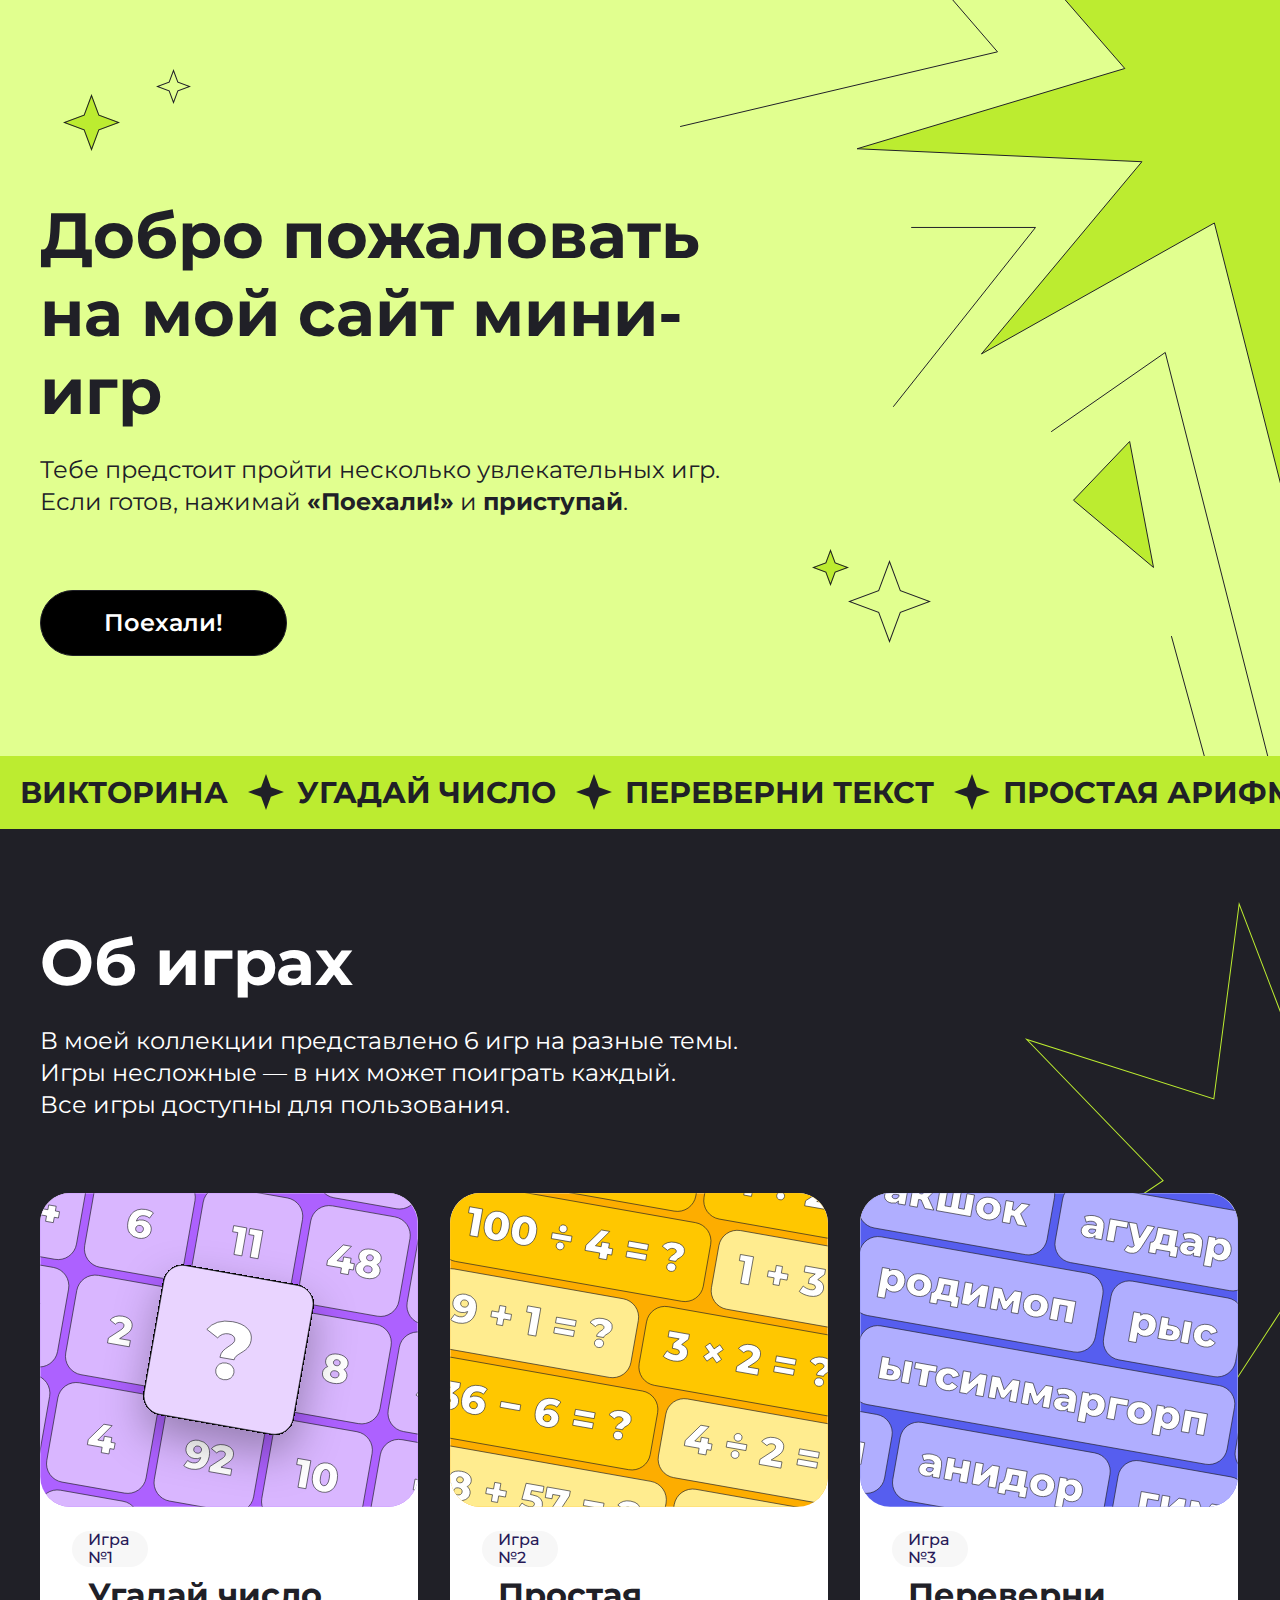
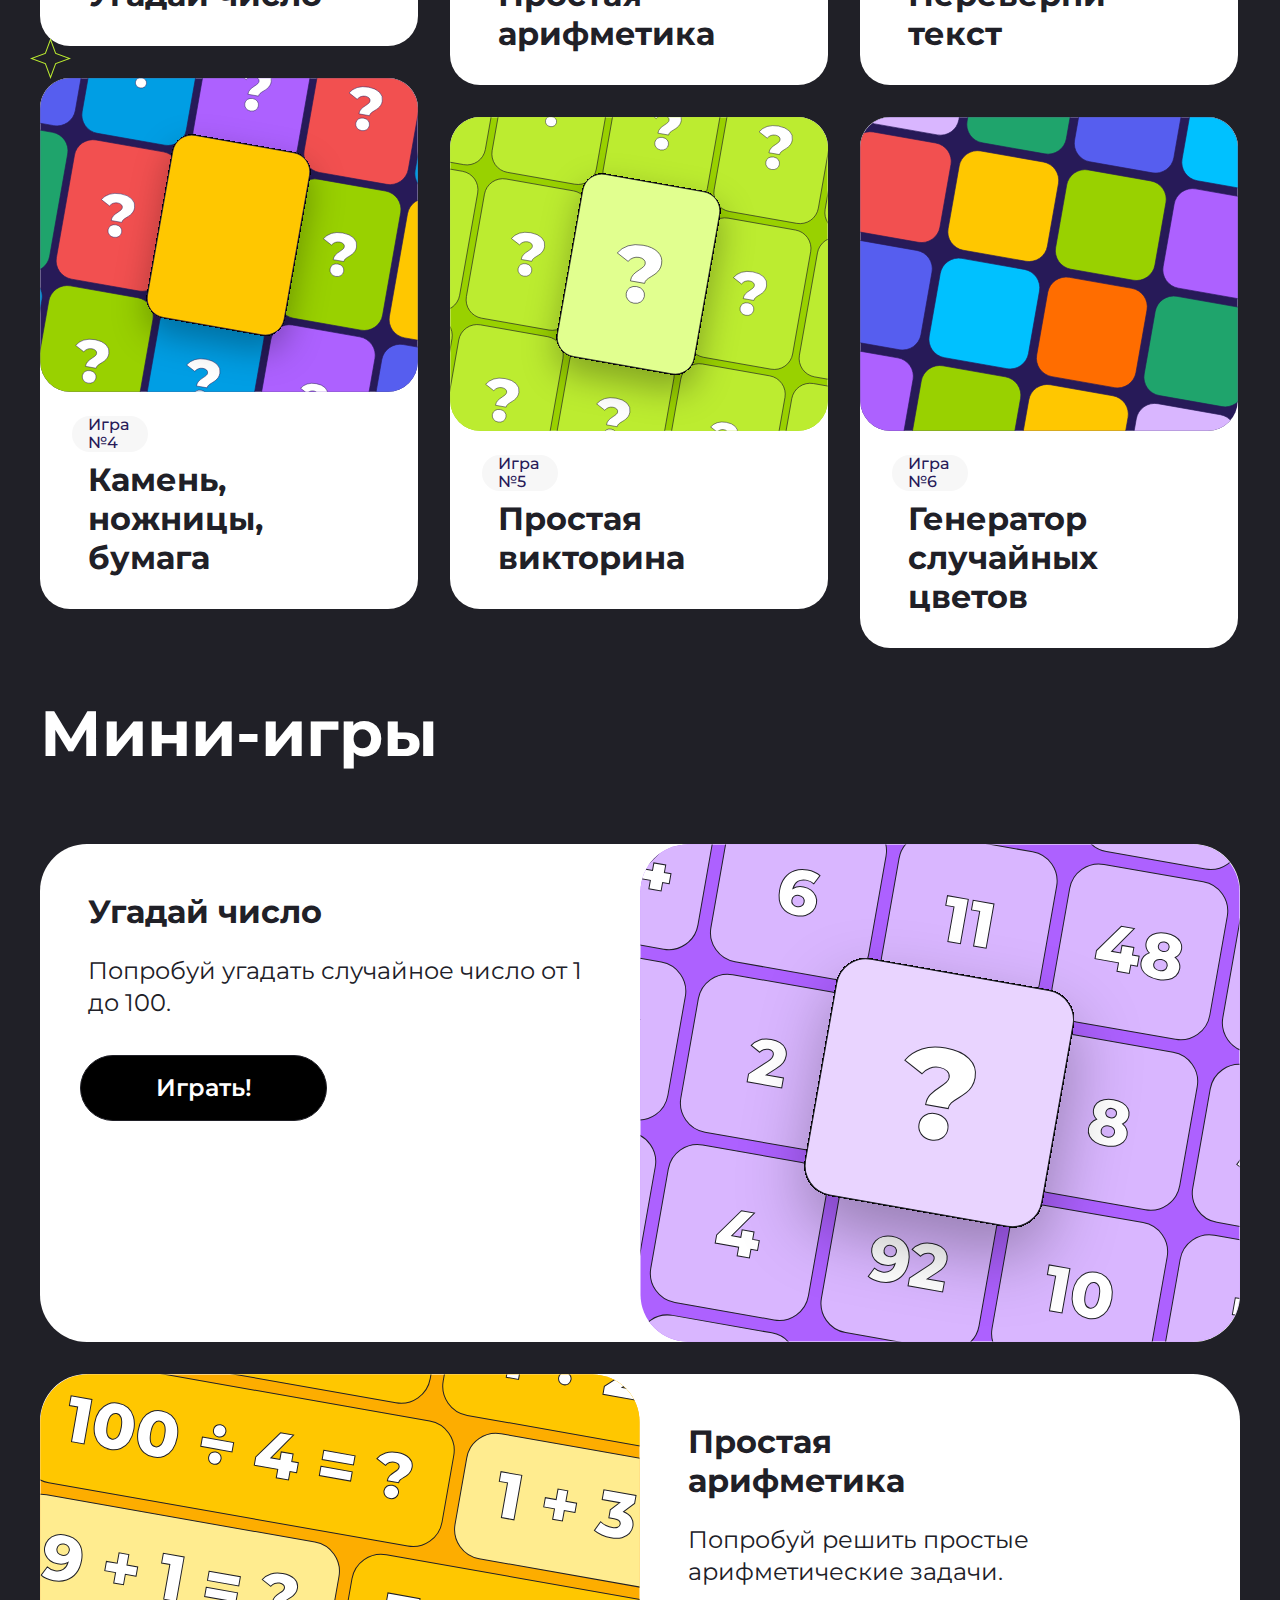
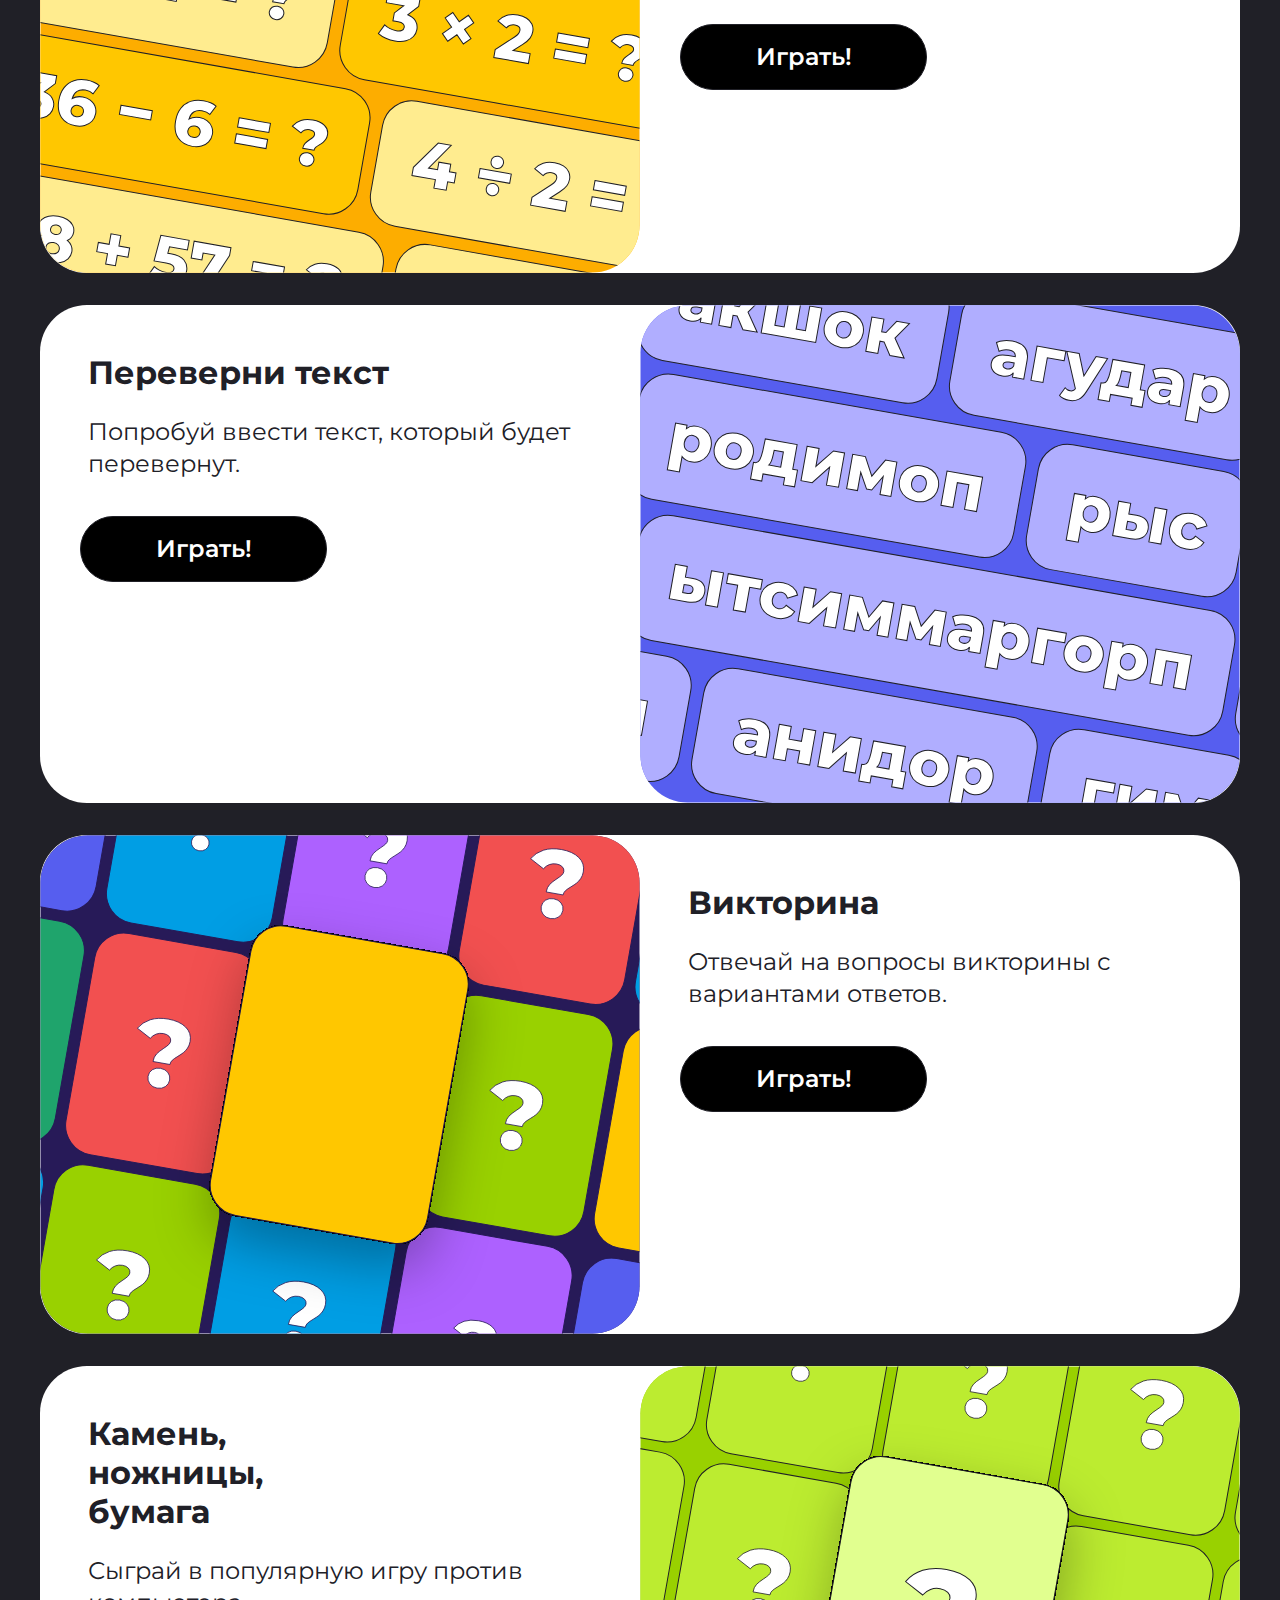
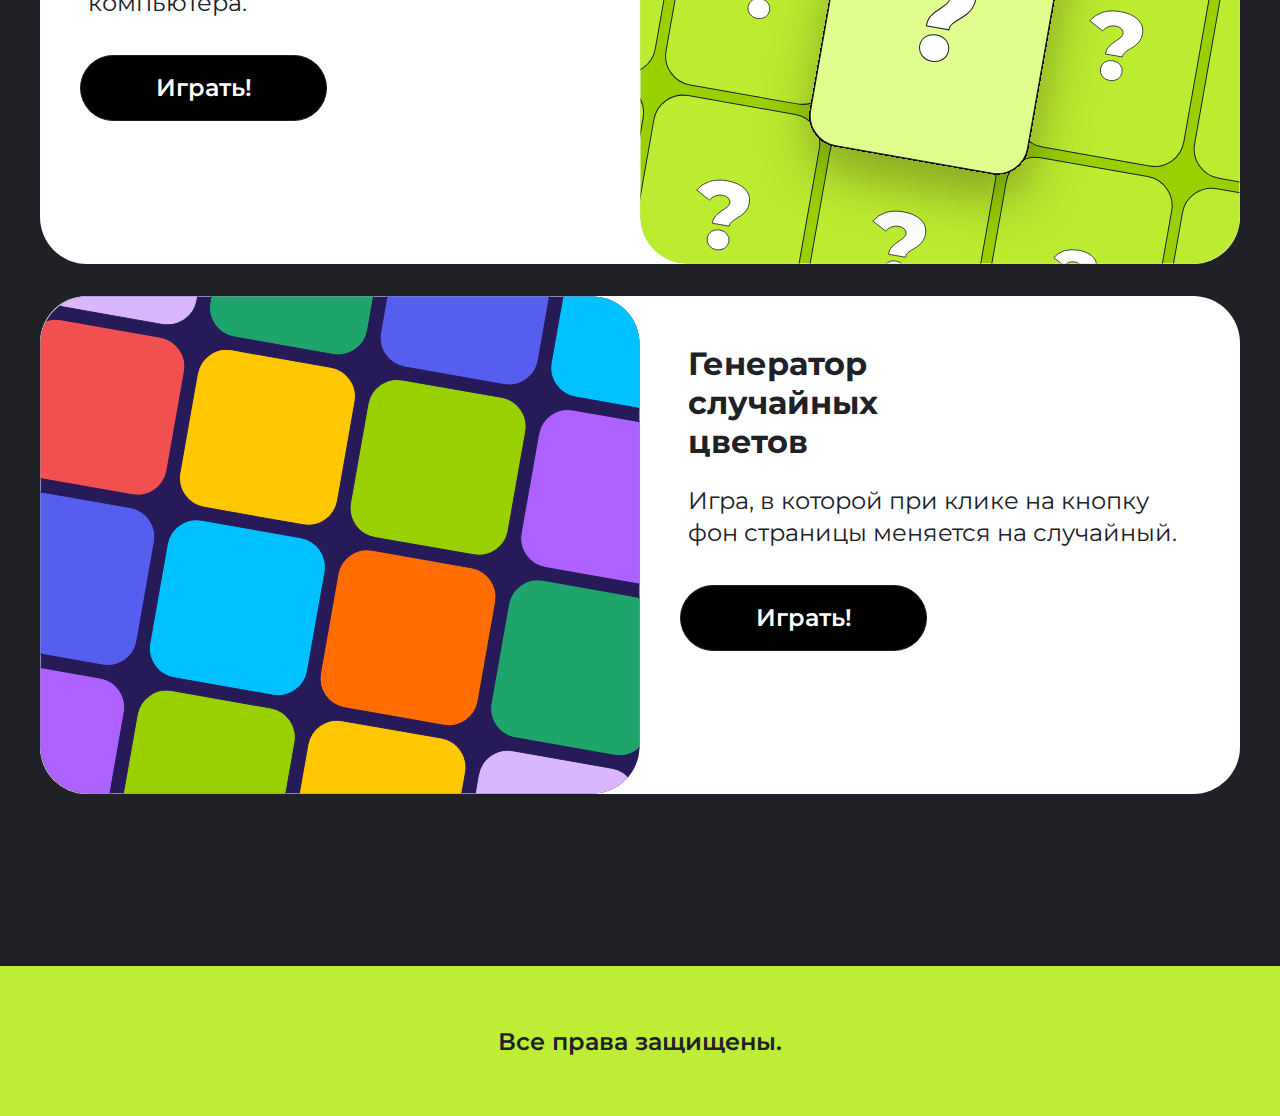
==== index.html @ a419fd7e "Fix 2709" ====
﻿<!DOCTYPE html>
<html lang="en">

<head>
    <meta charset="UTF-8">
    <meta name="viewport" content="width=device-width, initial-scale=1.0">
    <title>Портал мини-игр</title>
    <link rel="stylesheet" href="style.css">
    <link href="https://fonts.googleapis.com/css2?family=Montserrat:ital,wght@0,100..900;1,100..900&display=swap"
        rel="stylesheet">

</head>

<body>
    <header class="top center top_header_stars">
        <div class="star-block ">
            <img class="bigStar " src="./img/StarsRight.svg" alt="">
            <!--             <img class="light01" src="./img/light01.svg" alt="">
            <img class="light02" src="./img/light02.svg" alt="">
            <img class="light03" src="./img/light03.svg" alt="">  -->
            <img class="star2" src="./img/Star2.svg" alt="">
            <img class="star3" src="./img/Star3.svg" alt="">
        </div>

        <div class="star-block-mob center ">
            <img class="smallStar " src="./img/SmallStar.svg" alt="">
            <img class="star2m" src="./img/Star2.svg" alt="">
            <img class="star3m" src="./img/Star3.svg" alt="">
            <img class="star5m" src="./img/Star5.svg" alt="">
            <img class="star4m" src="./img/Star4.svg" alt="">
        </div>

        <div class="top__headers ">
            <div class="top__main-header ">
                <h1 class="main-header">Добро пожаловать<br />на мой сайт мини-игр</h1>
                <p class="text1">Тебе предстоит пройти несколько увлекательных игр.<br />Если готов, нажимай
                    <b>«Поехали!»</b> и
                    <b>приступай</b>.
                </p>
            </div>
            <button class="top__button button" type="button">Поехали!</button>
        </div>
    </header>
    <div class="menu-line">
        <a href="#game01" class="menu-line__item">Викторина</a>
        <a href="#game02" class="menu-line__item">угадай число</a>
        <a href="#game03" class="menu-line__item">Переверни текст</a>

        <a href="#game04" class="menu-line__item">Простая арифметика</a>
        <a href="#game05" class="menu-line__item">Камень, ножницы, бумага</a>
        <a href="#game06" class="menu-line__item">Генератор случайных цветов</a>
    </div>
    <section class="content center content-stars">
        <div class="about-games">
            <div class="about-games__header1">Об играх</div>
            <div class="about-games__header2">В моей коллекции представлено 6 игр на разные темы. <br /> Игры несложные
                — в них может поиграть каждый. <br /> Все игры доступны для пользования.</div>
            <div class="about-games__mobile">Мини-игры</div>
            <div class="game-kinds">
                <div class="game-kinds__column">
                    <a class="game-kinds__ref" href="#game01">
                        <div class="game-kind">
                            <img src="./img/GameKind01.svg" alt="Угадай число">
                            <div class="game-kind__number">Игра №1</div>
                            <div class="game-kind__name">Угадай число</div>
                        </div>
                    </a>
                    <a class="game-kinds__ref" href="#game04">
                        <div class="game-kind">
                            <img src="./img/GameKind04.svg" alt="Угадай число">
                            <div class="game-kind__number">Игра №4</div>
                            <div class="game-kind__name">Камень, ножницы, <br />бумага</div>
                        </div>
                    </a>
                </div>

                <div class="game-kinds__column">
                    <a class="game-kinds__ref" href="#game02">
                        <div class="game-kind">
                            <img src="./img/GameKind02.svg" alt="Угадай число">
                            <div class="game-kind__number">Игра №2</div>
                            <div class="game-kind__name">Простая <br /> арифметика</div>
                        </div>
                    </a>
                    <a class="game-kinds__ref" href="#game05">
                        <div class="game-kind">
                            <img src="./img/GameKind05.svg" alt="Угадай число">
                            <div class="game-kind__number">Игра №5</div>
                            <div class="game-kind__name">Простая <br />викторина</div>
                        </div>
                    </a>
                </div>
                <div class="game-kinds__column ">
                    <a class="game-kinds__ref" href="#game03">
                        <div class="game-kind">
                            <img src="./img/GameKind03.svg" alt="Переверни текст">
                            <div class="game-kind__number">Игра №3</div>
                            <div class="game-kind__name">Переверни текст</div>
                        </div>
                    </a>
                    <a class="game-kinds__ref" href="#game06">
                        <div class="game-kind">
                            <img src="./img/GameKind06.svg" alt="Генератор случайных цветов">
                            <div class="game-kind__number">Игра №6</div>
                            <div class="game-kind__name">Генератор <br />случайных <br /> цветов</div>
                        </div>
                    </a>
                </div>
            </div>
            <p class="mini-game">Мини-игры</p>
            <section class="games center">
                <div class="game-left">
                    <img class="game-logo" src="./img/GameKind01.svg" alt="">
                    <div class="game-info" id="game01">
                        <div class="game-name">Угадай число</div>
                        <div class="game-description">Попробуй угадать случайное число от 1 до 100.</div>
                        <button class="play-game">Играть!</button>
                    </div>
                </div>
                <div class="game-right">
                    <img class="game-logo" src="./img/GameKind02.svg" alt="">
                    <div class="game-info" id="game02">
                        <div class="game-name">Простая <br />арифметика</div>
                        <div class="game-description">Попробуй решить простые арифметические задачи.</div>
                        <button class="play-game">Играть!</button>
                    </div>
                </div>
                <div class="game-left">
                    <img class="game-logo" src="./img/GameKind03.svg" alt="">
                    <div class="game-info" id="game03">
                        <div class="game-name">Переверни текст</div>
                        <div class="game-description">Попробуй ввести текст, который будет перевернут.</div>
                        <button class="play-game">Играть!</button>
                    </div>
                </div>
                <div class="game-right">
                    <img class="game-logo" src="./img/GameKind04.svg" alt="">
                    <div class="game-info" id="game04">
                        <div class="game-name">Викторина</div>
                        <div class="game-description">Отвечай на вопросы викторины с вариантами ответов.</div>
                        <button class="play-game">Играть!</button>
                    </div>
                </div>
                <div class="game-left">
                    <img class="game-logo" src="./img/GameKind05.svg" alt="">
                    <div class="game-info" id="game05">
                        <div class="game-name">Камень, <br />ножницы, <br />бумага</div>
                        <div class="game-description">Сыграй в популярную игру против компьютера.</div>
                        <button class="play-game">Играть!</button>
                    </div>
                </div>
                <div class="game-right">
                    <img class="game-logo" src="./img/GameKind06.svg" alt="">
                    <div class="game-info" id="game06">
                        <div class="game-name">Генератор <br />случайных <br /> цветов</div>
                        <div class="game-description">Игра, в которой при клике на кнопку фон страницы меняется на
                            случайный.</div>
                        <button class="play-game">Играть!</button>
                    </div>
                </div>
            </section>
        </div>
    </section>
    <footer class="footer">
        Все права защищены.
    </footer>
    <script src="--hm-1.js"></script>
    <script src="-hm-2.js"></script>
    <script src="-hm-3.js"></script>
    <script src="hw-4.js"></script>
</body>

</html>
---- style.css ----
@charset "UTF-8";
* {
  padding: 0;
  margin: 0;
  box-sizing: border-box;
}

body {
  font-family: Montserrat, sans-serif;
}

a {
  text-decoration: none;
}

h1 {
  color: rgb(32, 32, 39);
  font-family: Montserrat;
  font-size: 64px;
  font-weight: 700;
  line-height: 78px;
  letter-spacing: 0px;
  text-align: left;
}

h2 {
  color: rgb(32, 32, 39);
  font-family: Montserrat;
  font-size: 48px;
  font-weight: 700;
  line-height: 59px;
  letter-spacing: 0px;
  text-align: left;
}

h3 {
  color: rgb(32, 32, 39);
  font-family: Montserrat;
  font-size: 32px;
  font-weight: 700;
  line-height: 39px;
  letter-spacing: 0px;
  text-align: left;
}

.text1 {
  color: rgb(32, 32, 39);
  font-family: Montserrat;
  font-size: 24px;
  font-weight: 400;
  line-height: 32px;
  letter-spacing: 0px;
  text-align: left;
}

.text2 {
  color: rgb(32, 32, 39);
  font-family: Montserrat;
  font-size: 24px;
  font-weight: 600;
  line-height: 32px;
  letter-spacing: 0px;
  text-align: left;
}

.text3 {
  color: rgb(32, 32, 39);
  font-family: Montserrat;
  font-size: 16px;
  font-weight: 400;
  line-height: 32px;
  letter-spacing: 0px;
  text-align: left;
}

.button, .play-game {
  color: rgb(255, 255, 255);
  font-family: Montserrat;
  font-size: 24px;
  font-weight: 600;
  line-height: 141.69%;
  letter-spacing: 0%;
  text-align: center;
  box-sizing: border-box;
  border: 1px solid rgb(32, 32, 39);
  border-radius: 60px;
  background: rgb(32, 32, 39);
  height: 66px;
  width: 247px;
}

.button:hover, .play-game:hover {
  color: rgb(32, 32, 39);
  background-color: rgb(255, 255, 255);
}

.block-view01 {
  border: 1px red solid;
}

.block-view02 {
  border: 1px blue solid;
}

.block-view03 {
  border: 1px green solid;
}

.top {
  z-index: 1;
  background-color: rgb(225, 255, 143);
  min-height: 710px;
}
.top__headers {
  padding-top: 196px;
  max-width: 770px;
  padding-right: 40px;
  align-content: center;
}
.top__main-header {
  margin-bottom: 24px;
}

/*#region Звезды */
.star2 {
  position: absolute;
  left: 4.3vw;
  top: 94px;
}

.star3 {
  position: absolute;
  left: 10.8vw;
  top: 69px;
}

.star2m {
  position: absolute;
  left: 37px;
  top: 97px;
}

.star3m {
  position: absolute;
  left: 91px;
  top: 69px;
}

.star4m {
  position: absolute;
  left: 303px;
  top: 580px;
}

.star5m {
  position: absolute;
  left: 272px;
  top: 557px;
}

/*#end region*/
.top_header_stars {
  background-image: url(./img/StarsRight.svg), url(./img/Star2.svg), url(./img/Star3.svg), url(./img/Star01.svg), url(./img/Star02.svg);
  background-position: calc(100vw - 600px) -360px, 63px 94px, 156px 69px, calc(100vw - 432px) 560px, calc(100vw - 468px) 549px;
  background-repeat: no-repeat;
}

.top__button {
  margin-top: 48px;
  background-color: black;
  margin-bottom: 100px;
}

.star-block {
  display: none;
  position: absolute;
  z-index: 1;
  top: 0;
  left: 0;
  width: 100vw;
  height: 710px;
  overflow: hidden;
}

.star-block-mob {
  display: none;
  position: absolute;
  z-index: 1;
  top: 0;
  width: 100%;
  height: 710px;
  overflow: hidden;
  left: 0;
}

.smallStar {
  overflow: hidden;
  position: absolute;
  top: -90px;
  right: -95px;
}

.content-stars {
  background-image: url(./img/BlackStar1.svg), url(./img/BlackStar2.svg), url(./img/BlackStar3.svg), url(./img/BlackStar2.svg), url(./img/BlackStar3.svg), url(./img/BlackStar2.svg), url(./img/BlackStar3.svg);
  background-position: 998px 73px, 50px 862px, 30px 809px, 1336px 1636px, 1282px 1600px, 1349px 4950px, 1281px 4900px;
  background-repeat: no-repeat;
}

.bigStar {
  overflow: hidden;
  position: absolute;
  top: -360px;
  left: calc(100% - 605px);
}

.main-header {
  padding-bottom: 24px;
}

.light01 {
  position: absolute;
  left: -170px;
  top: 250px;
}

.light02 {
  position: absolute;
  left: 10px;
  top: 520px;
}

.light03 {
  position: absolute;
  left: 150px;
  top: 640px;
}

.menu-line {
  background-color: rgb(188, 236, 48);
  padding: 20px;
  bottom: unset;
  max-width: 100vw;
  white-space: nowrap;
  overflow: hidden;
}
.menu-line__item {
  color: rgb(32, 32, 39);
  font-family: Montserrat;
  font-size: 30px;
  font-weight: 700;
  line-height: 110%;
  letter-spacing: 4%;
  text-align: left;
  text-transform: uppercase;
  text-wrap: nowrap;
}
.menu-line__item::after {
  content: "___";
  color: transparent;
  background-image: url("./img/BlackStar.svg");
  background-repeat: no-repeat;
  margin-left: 20px;
}

.content {
  background-color: rgb(32, 32, 39);
}

.about-games {
  padding-top: 94px;
}
.about-games__header1 {
  color: rgb(255, 255, 255);
  font-family: Montserrat;
  font-size: 64px;
  font-weight: 700;
  line-height: 78px;
  letter-spacing: 0px;
  text-align: left;
}
.about-games__header2 {
  color: rgb(255, 255, 255);
  margin-top: 24px;
  font-family: Montserrat;
  font-size: 24px;
  font-weight: 400;
  line-height: 32px;
  letter-spacing: 0px;
  text-align: left;
}

.about-games__mobile {
  display: none;
  color: rgb(255, 255, 255);
  font-family: Montserrat;
  font-size: 40px;
  font-weight: 700;
  line-height: 49px;
  letter-spacing: 0px;
  text-align: left;
  padding-bottom: 48px;
}

.center {
  padding-left: calc(50% - 600px);
  padding-right: calc(50% - 600px);
}

.game-kinds {
  display: flex;
  flex-wrap: wrap;
  margin-top: 72px;
  gap: 32px;
}

.game-kinds__ref:hover {
  transform: scale(1.1);
  transition: all;
  border: red 1 solid;
}

.game-kinds__column {
  display: flex;
  flex-direction: column;
  gap: 32px;
}

.game-name {
  color: rgb(32, 32, 39);
  font-family: Montserrat;
  font-size: 32px;
  font-weight: 700;
  line-height: 39px;
  letter-spacing: 0px;
  text-align: left;
  padding: 48px 48px 0px 48px;
}

.game-description {
  color: rgb(32, 32, 39);
  font-family: Montserrat;
  font-size: 24px;
  font-weight: 400;
  line-height: 32px;
  letter-spacing: 0px;
  text-align: left;
  padding: 24px 48px 36px 48px;
}

.game-kind {
  display: flex;
  flex-direction: column;
  background-color: rgb(255, 255, 255);
  max-width: 378px;
  border-radius: 30px;
}
.game-kind__logo {
  border-radius: 30px;
}
.game-kind__number {
  /* Frame 2043683020 */
  max-width: 111px;
  max-height: 36px;
  /* Auto layout */
  display: flex;
  flex-direction: row;
  justify-content: flex-start;
  align-items: center;
  padding: 8px 16px 8px 16px;
  width: 76px;
  margin-left: 32px;
  margin-top: 24px;
  border-radius: 60px;
  background-color: rgb(247, 247, 247);
  color: rgb(39, 26, 88);
  font-family: Montserrat;
  font-size: 16px;
  font-weight: 500;
  line-height: 110%;
  letter-spacing: 0px;
  text-align: left;
}
.game-kind__name {
  margin-bottom: 32px;
  color: rgb(32, 32, 39);
  font-family: Montserrat;
  font-size: 32px;
  font-weight: 700;
  line-height: 39px;
  letter-spacing: 0px;
  text-align: left;
  padding: 8px 48px 0px 48px;
}

.footer {
  height: 150px;
  background: rgb(189, 237, 53);
  text-align: center;
  justify-content: center;
  align-content: center;
  color: rgb(32, 32, 39);
  font-family: Montserrat;
  font-size: 24px;
  font-weight: 600;
  line-height: 29px;
  letter-spacing: 0px;
}

.mini-game {
  color: rgb(255, 255, 255);
  font-family: Montserrat;
  font-size: 64px;
  font-weight: 700;
  line-height: 78px;
  letter-spacing: 0px;
  text-align: left;
  padding-top: 46px;
  padding-bottom: 72px;
}

.games {
  background-color: transparent;
  gap: 32px;
  padding-bottom: 140px;
}

.game-base, .game-right, .game-left {
  display: flex;
  flex-direction: row;
  background-color: rgb(255, 255, 255);
  margin-bottom: 32px;
  border-radius: 47px;
}

.game-left {
  flex-direction: row-reverse;
}

.game-info {
  flex-basis: 50%;
  flex-grow: 1;
}

.game-logo {
  flex-basis: 50%;
  height: auto;
  flex-grow: 1;
}

.play-game {
  background-color: black;
  margin-left: 40px;
}

/* форматирования для планшета*/
/*#region table-version*/
@media ((max-width: 1200px) and (min-width: 787px)) {
  .game-name {
    font-size: 24px;
    font-weight: 500;
    line-height: 30px;
  }
  .game-description {
    font-size: 16px;
    font-weight: 400;
    line-height: 20px;
  }
  .game-kinds__column {
    flex-direction: row;
  }
  .center {
    padding-left: calc(50% - 393px);
    padding-right: calc(50% - 393px);
  }
}
/* форматирования для мобильного устройства*/
/*#region mobile-version */
@media (max-width: 786px) {
  .star-block {
    display: none;
  }
  .text1 {
    padding-bottom: 0px;
  }
  .star-block-mob {
    display: block;
  }
  .top__headers {
    padding-top: 147px;
    padding-left: 20px;
    padding-right: 20px;
  }
  .center {
    padding-left: 5px;
    padding-right: 5px;
  }
  .top__button {
    width: 100%;
  }
  .about-games__mobile {
    display: block;
  }
  .about-games__header1 {
    display: none;
  }
  .about-games__header2 {
    display: none;
  }
  .game-name {
    padding: 0px;
  }
  .game-description {
    padding-left: 0px;
    padding-right: 0px;
  }
  .game-left {
    flex-direction: column;
  }
  .game-right {
    flex-direction: column;
  }
  .game-info {
    padding: 30px;
  }
  .play-game {
    width: 100%;
    margin-left: 0px;
  }
  .game-kinds {
    display: none;
  }
  .game-description {
    font-size: 16px;
    font-weight: 400;
    line-height: 20px;
    letter-spacing: 0px;
    text-align: left;
    padding-bottom: 32px;
  }
  .about-games {
    padding-top: 48px;
  }
  .top__button {
    margin-top: 0px;
    background-color: black;
    margin-bottom: 90px;
  }
  .menu-line {
    display: block;
  }
  h1 {
    color: rgb(32, 32, 39);
    font-family: Montserrat;
    font-size: 40px;
    font-weight: 700;
    line-height: 49px;
    letter-spacing: 0px;
    text-align: center;
  }
  .games {
    padding-bottom: 40px;
  }
  .text1 {
    text-align: center;
    padding-bottom: 0px;
    padding-top: 0px;
    font-size: 16px;
    font-weight: 400;
    line-height: 20px;
    text-align: center;
  }
  .footer {
    height: 100px;
    color: rgb(0, 0, 0);
    font-family: Montserrat;
    font-size: 16px;
    font-weight: 600;
    line-height: 20px;
    letter-spacing: 0px;
    text-align: center;
  }
  .mini-game {
    display: none;
  }
  .top_header_stars {
    background-image: none;
  }
}/*# sourceMappingURL=style.css.map */
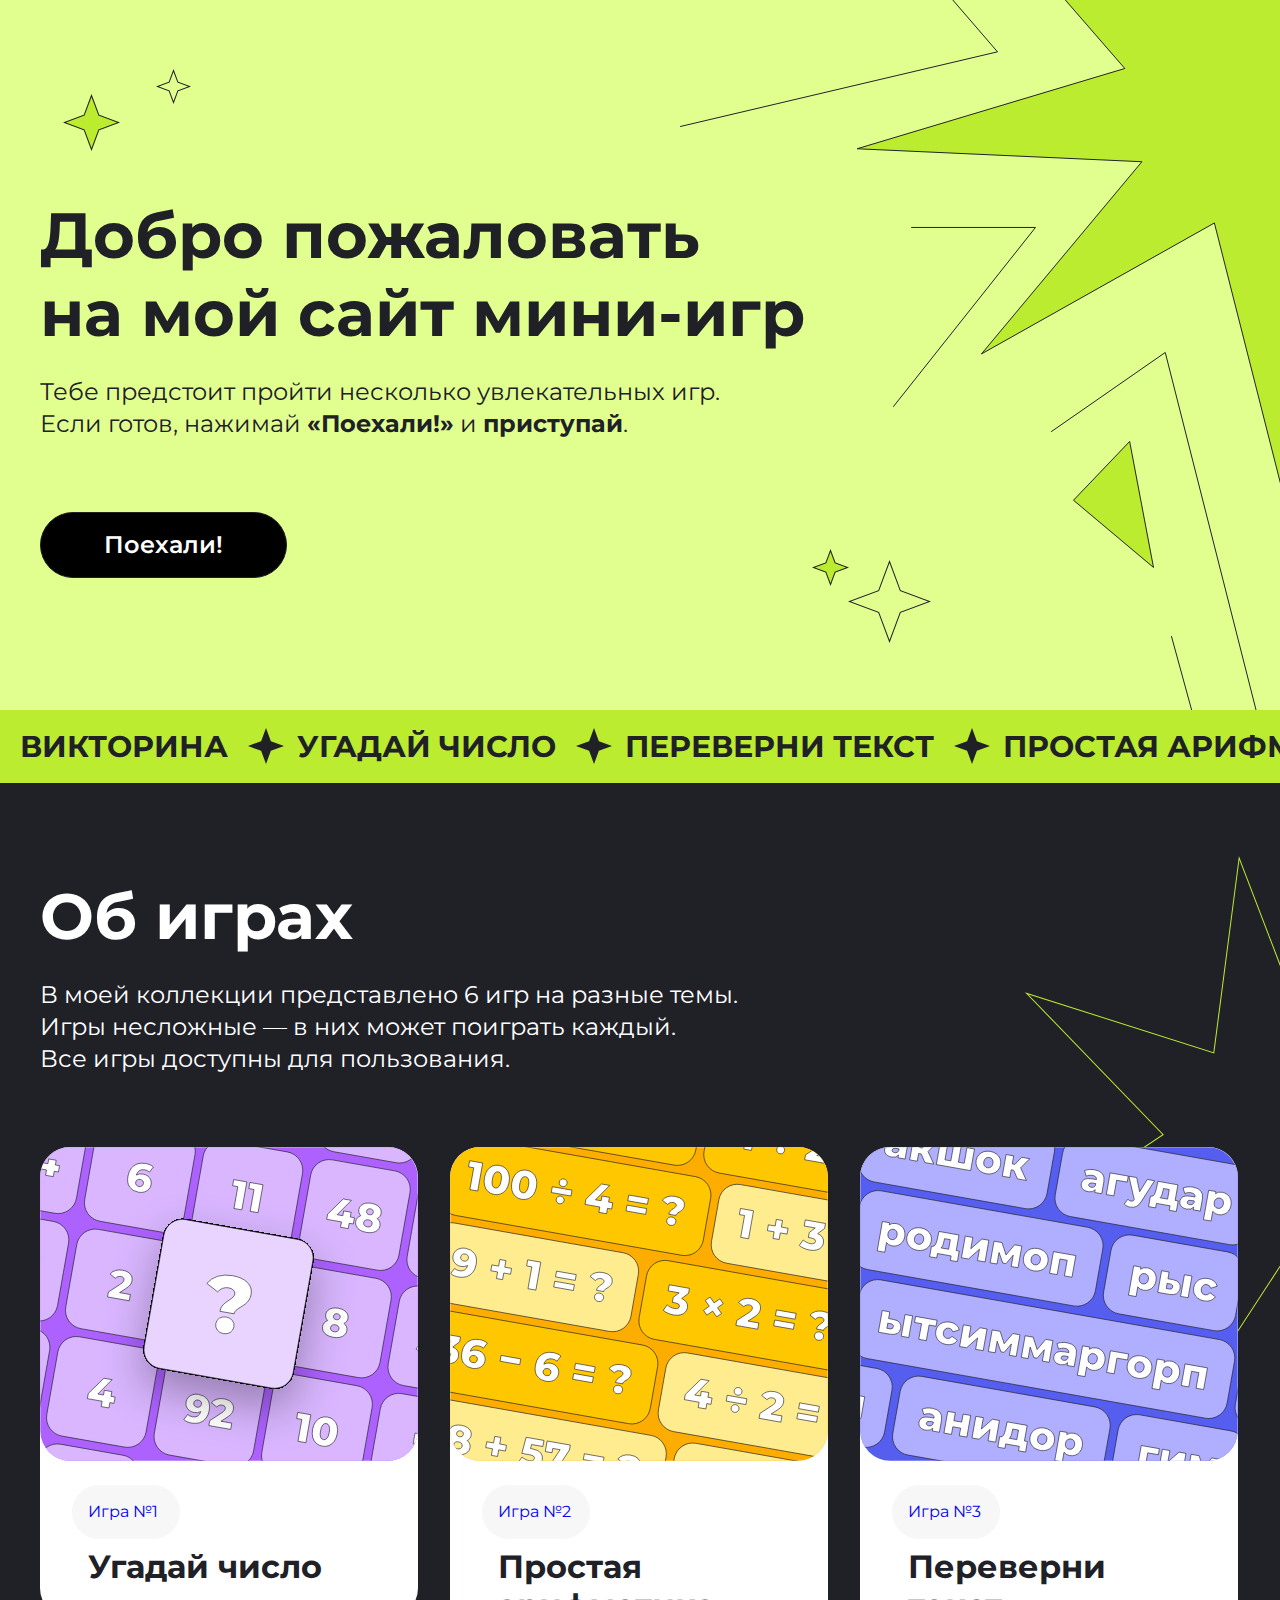
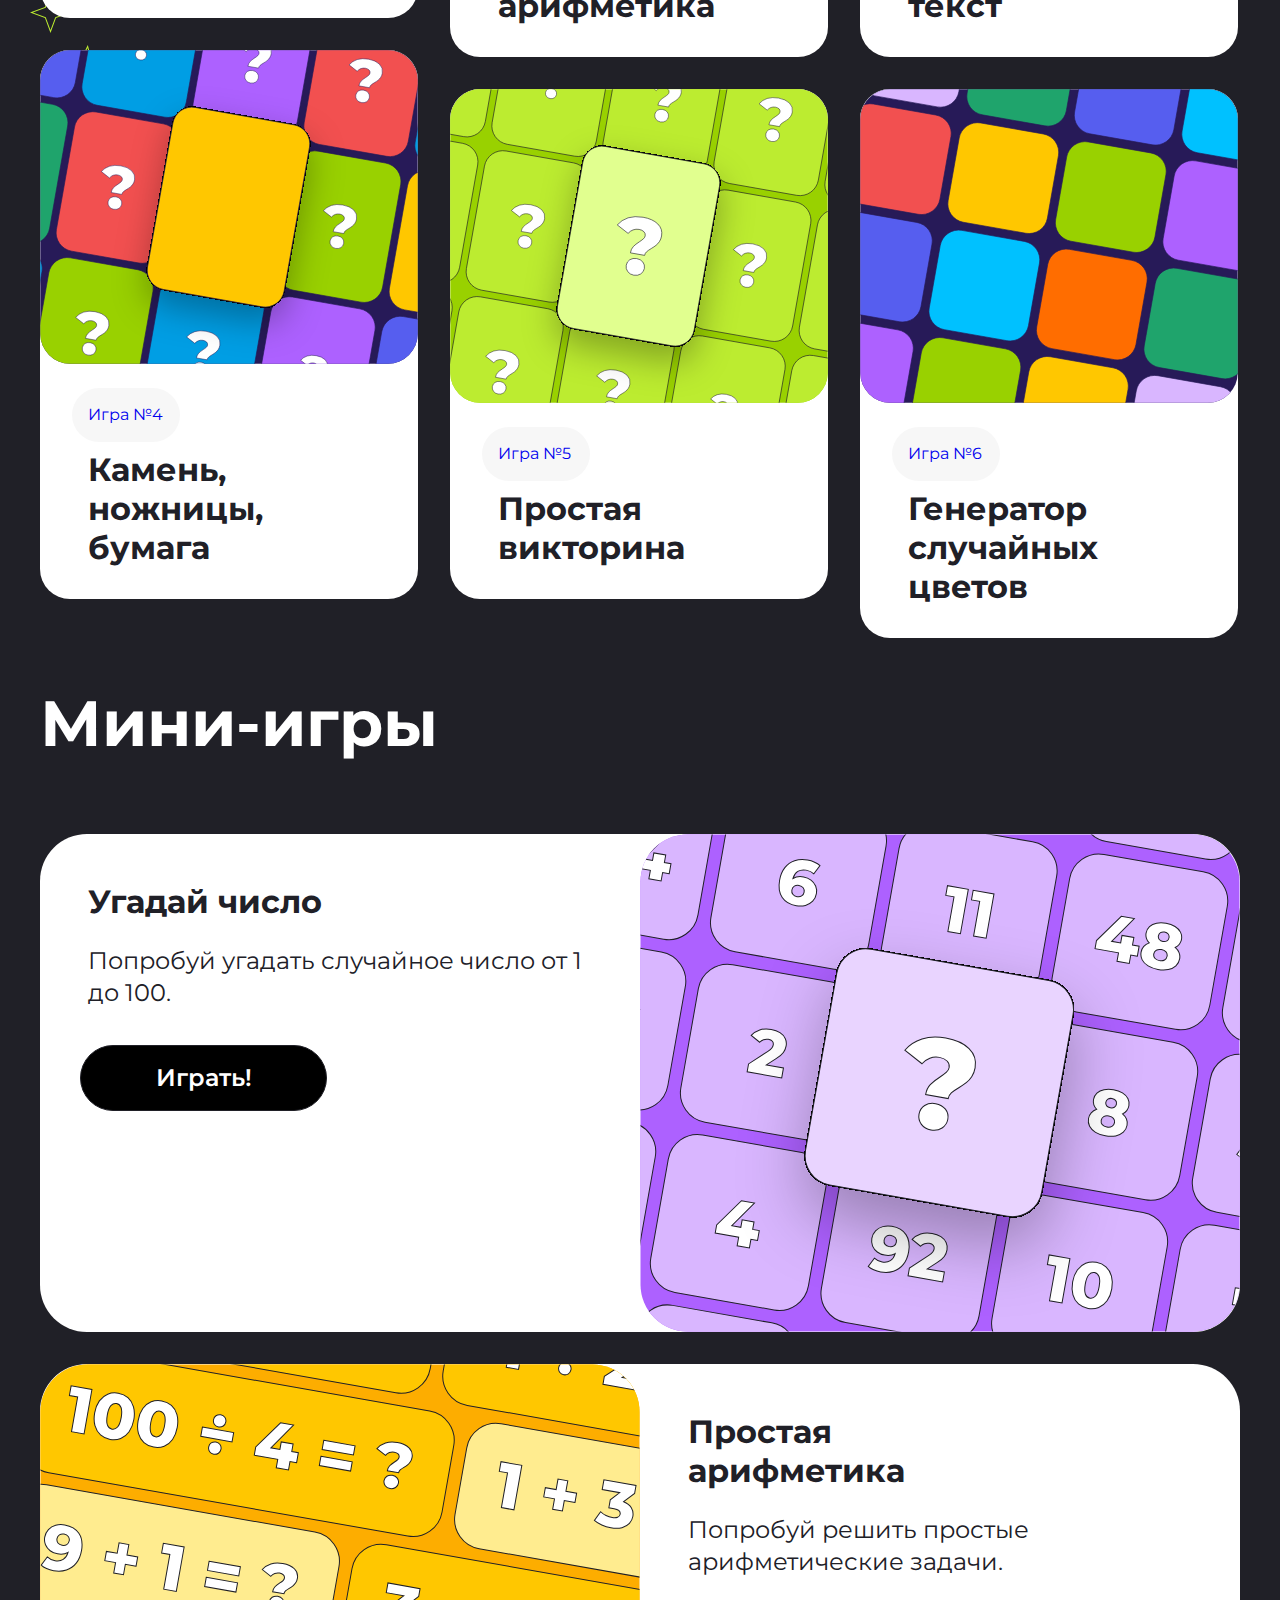
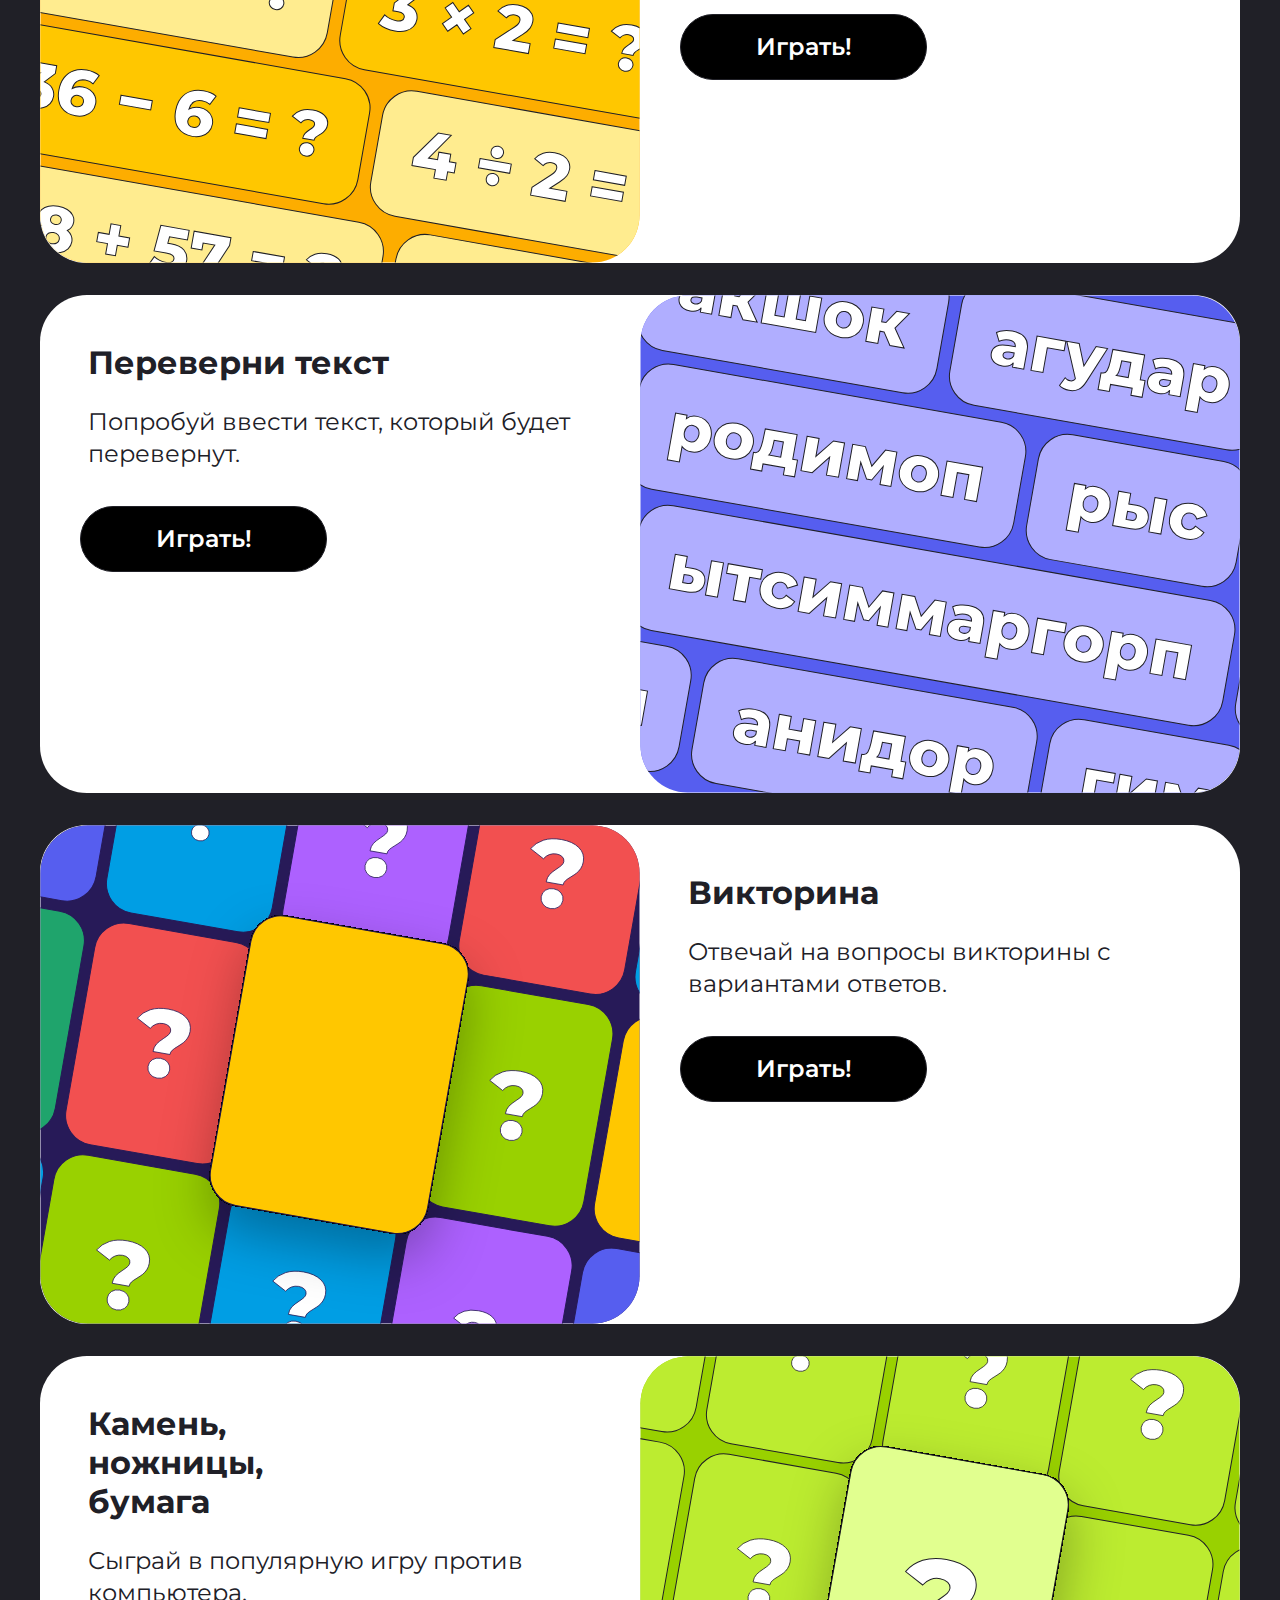
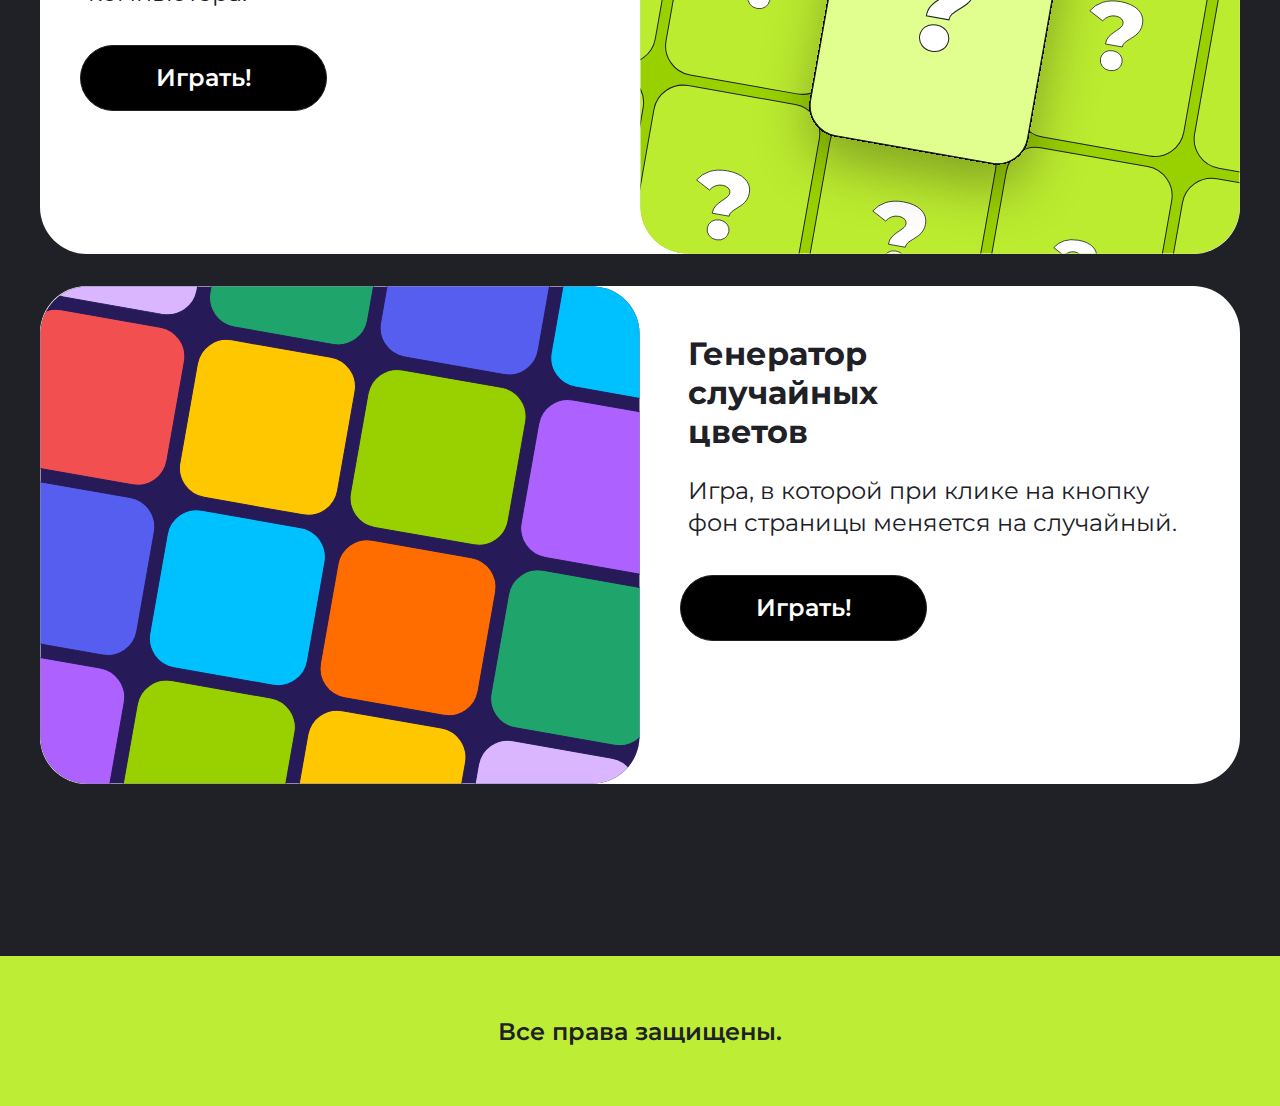
==== commit efaf9da6: "Merge pull request #5 from KuzinVitaliy/HomeWork_02_02" ====
--- a/index.html
+++ b/index.html
@@ -18,16 +18,16 @@
             <!--             <img class="light01" src="./img/light01.svg" alt="">
             <img class="light02" src="./img/light02.svg" alt="">
             <img class="light03" src="./img/light03.svg" alt="">  -->
-            <img class="star2" src="./img/Star2.svg" alt="">
-            <img class="star3" src="./img/Star3.svg" alt="">
+            <img style="position: absolute; left: 4.3vw; top: 94px;" src="./img/Star2.svg" alt="">
+            <img style="position: absolute; left: 10.8vw; top: 69px;" src="./img/Star3.svg" alt="">
         </div>
 
         <div class="star-block-mob center ">
             <img class="smallStar " src="./img/SmallStar.svg" alt="">
-            <img class="star2m" src="./img/Star2.svg" alt="">
-            <img class="star3m" src="./img/Star3.svg" alt="">
-            <img class="star5m" src="./img/Star5.svg" alt="">
-            <img class="star4m" src="./img/Star4.svg" alt="">
+            <img style="position: absolute; left: 37px; top: 97px;" src="./img/Star2.svg" alt="">
+            <img style="position: absolute; left: 91px; top: 69px;" src="./img/Star3.svg" alt="">
+            <img style="position: absolute; left: 272px; top: 557px;" src="./img/Star5.svg" alt="">
+            <img style="position: absolute; left: 303px; top: 580px;" src="./img/Star4.svg" alt="">
         </div>
 
         <div class="top__headers ">
@@ -57,7 +57,7 @@
                 — в них может поиграть каждый. <br /> Все игры доступны для пользования.</div>
             <div class="about-games__mobile">Мини-игры</div>
             <div class="game-kinds">
-                <div class="game-kinds__column">
+                <div class="game-kind-column thirdBlock">
                     <a class="game-kinds__ref" href="#game01">
                         <div class="game-kind">
                             <img src="./img/GameKind01.svg" alt="Угадай число">
@@ -74,7 +74,7 @@
                     </a>
                 </div>
 
-                <div class="game-kinds__column">
+                <div class="game-kind-column thirdBlock">
                     <a class="game-kinds__ref" href="#game02">
                         <div class="game-kind">
                             <img src="./img/GameKind02.svg" alt="Угадай число">
@@ -90,7 +90,7 @@
                         </div>
                     </a>
                 </div>
-                <div class="game-kinds__column ">
+                <div class="game-kind-column thirdBlock">
                     <a class="game-kinds__ref" href="#game03">
                         <div class="game-kind">
                             <img src="./img/GameKind03.svg" alt="Переверни текст">
@@ -165,9 +165,7 @@
         Все права защищены.
     </footer>
     <script src="--hm-1.js"></script>
-    <script src="-hm-2.js"></script>
-    <script src="-hm-3.js"></script>
-    <script src="hw-4.js"></script>
+    <script src="hm-2.js"></script>
 </body>
 
 </html>--- a/style.css
+++ b/style.css
@@ -2,7 +2,6 @@
 * {
   padding: 0;
   margin: 0;
-  box-sizing: border-box;
 }
 
 body {
@@ -121,44 +120,6 @@
   margin-bottom: 24px;
 }
 
-/*#region Звезды */
-.star2 {
-  position: absolute;
-  left: 4.3vw;
-  top: 94px;
-}
-
-.star3 {
-  position: absolute;
-  left: 10.8vw;
-  top: 69px;
-}
-
-.star2m {
-  position: absolute;
-  left: 37px;
-  top: 97px;
-}
-
-.star3m {
-  position: absolute;
-  left: 91px;
-  top: 69px;
-}
-
-.star4m {
-  position: absolute;
-  left: 303px;
-  top: 580px;
-}
-
-.star5m {
-  position: absolute;
-  left: 272px;
-  top: 557px;
-}
-
-/*#end region*/
 .top_header_stars {
   background-image: url(./img/StarsRight.svg), url(./img/Star2.svg), url(./img/Star3.svg), url(./img/Star01.svg), url(./img/Star02.svg);
   background-position: calc(100vw - 600px) -360px, 63px 94px, 156px 69px, calc(100vw - 432px) 560px, calc(100vw - 468px) 549px;
@@ -187,10 +148,9 @@
   position: absolute;
   z-index: 1;
   top: 0;
-  width: 100%;
+  width: 357px;
   height: 710px;
   overflow: hidden;
-  left: 0;
 }
 
 .smallStar {
@@ -319,7 +279,7 @@
   border: red 1 solid;
 }
 
-.game-kinds__column {
+.game-kind-column {
   display: flex;
   flex-direction: column;
   gap: 32px;
@@ -366,19 +326,13 @@
   flex-direction: row;
   justify-content: flex-start;
   align-items: center;
-  padding: 8px 16px 8px 16px;
+  padding: 8px 16px 10px 16px;
+  height: 36px;
   width: 76px;
   margin-left: 32px;
   margin-top: 24px;
   border-radius: 60px;
   background-color: rgb(247, 247, 247);
-  color: rgb(39, 26, 88);
-  font-family: Montserrat;
-  font-size: 16px;
-  font-weight: 500;
-  line-height: 110%;
-  letter-spacing: 0px;
-  text-align: left;
 }
 .game-kind__name {
   margin-bottom: 32px;
@@ -465,7 +419,7 @@
     font-weight: 400;
     line-height: 20px;
   }
-  .game-kinds__column {
+  .thirdBlock {
     flex-direction: row;
   }
   .center {
@@ -582,7 +536,4 @@
   .mini-game {
     display: none;
   }
-  .top_header_stars {
-    background-image: none;
-  }
 }/*# sourceMappingURL=style.css.map */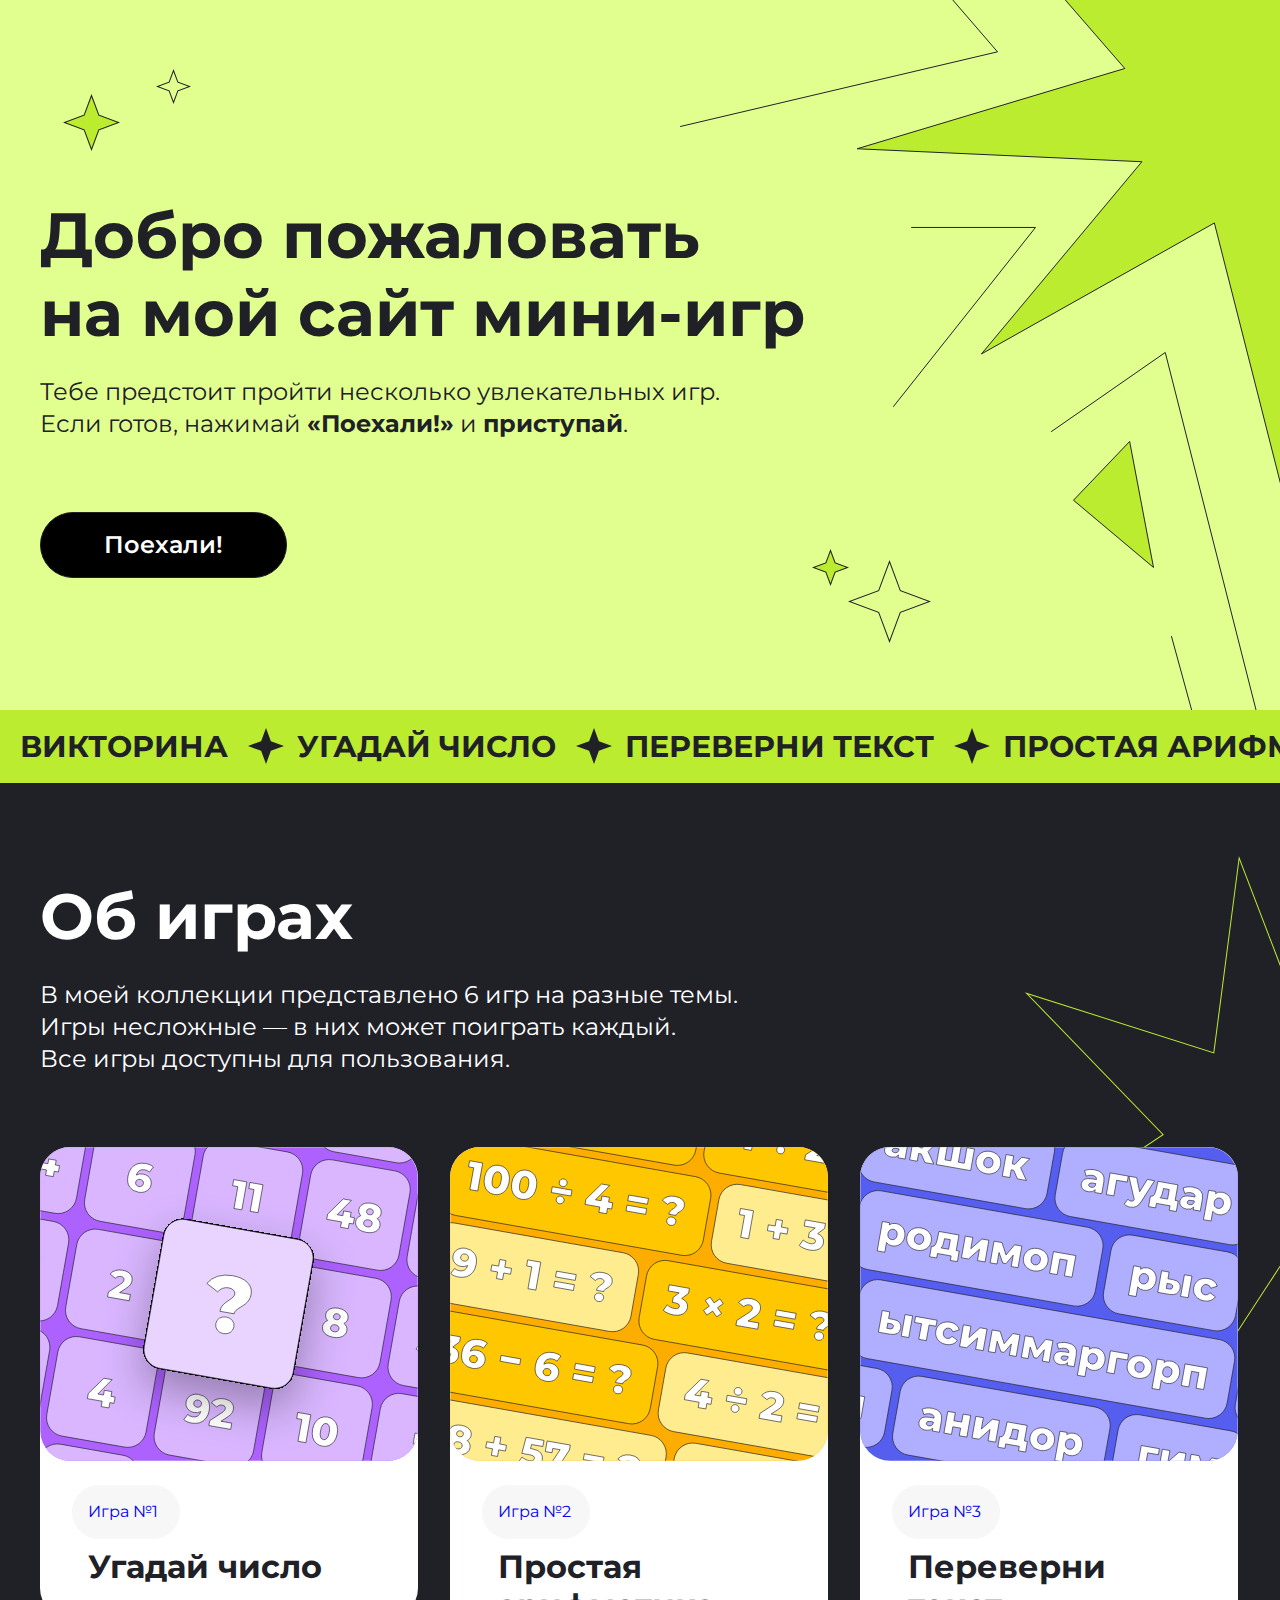
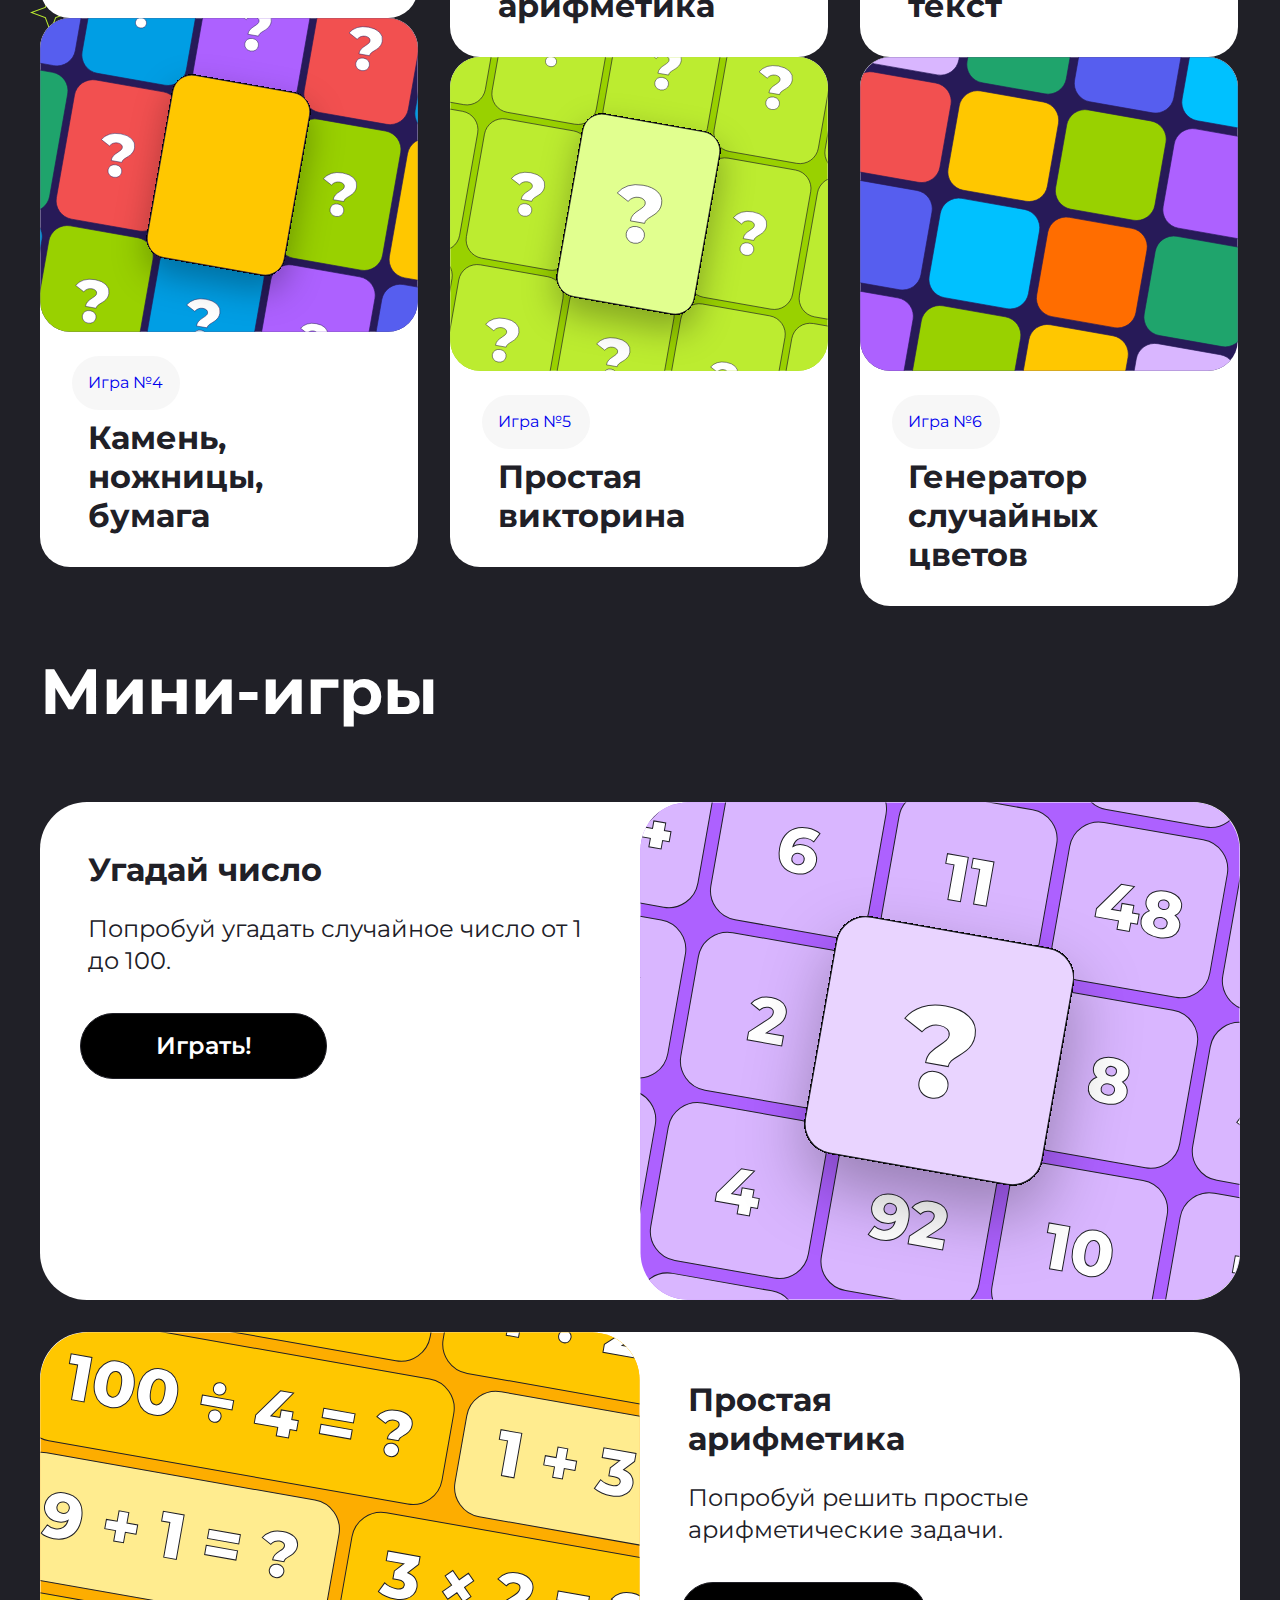
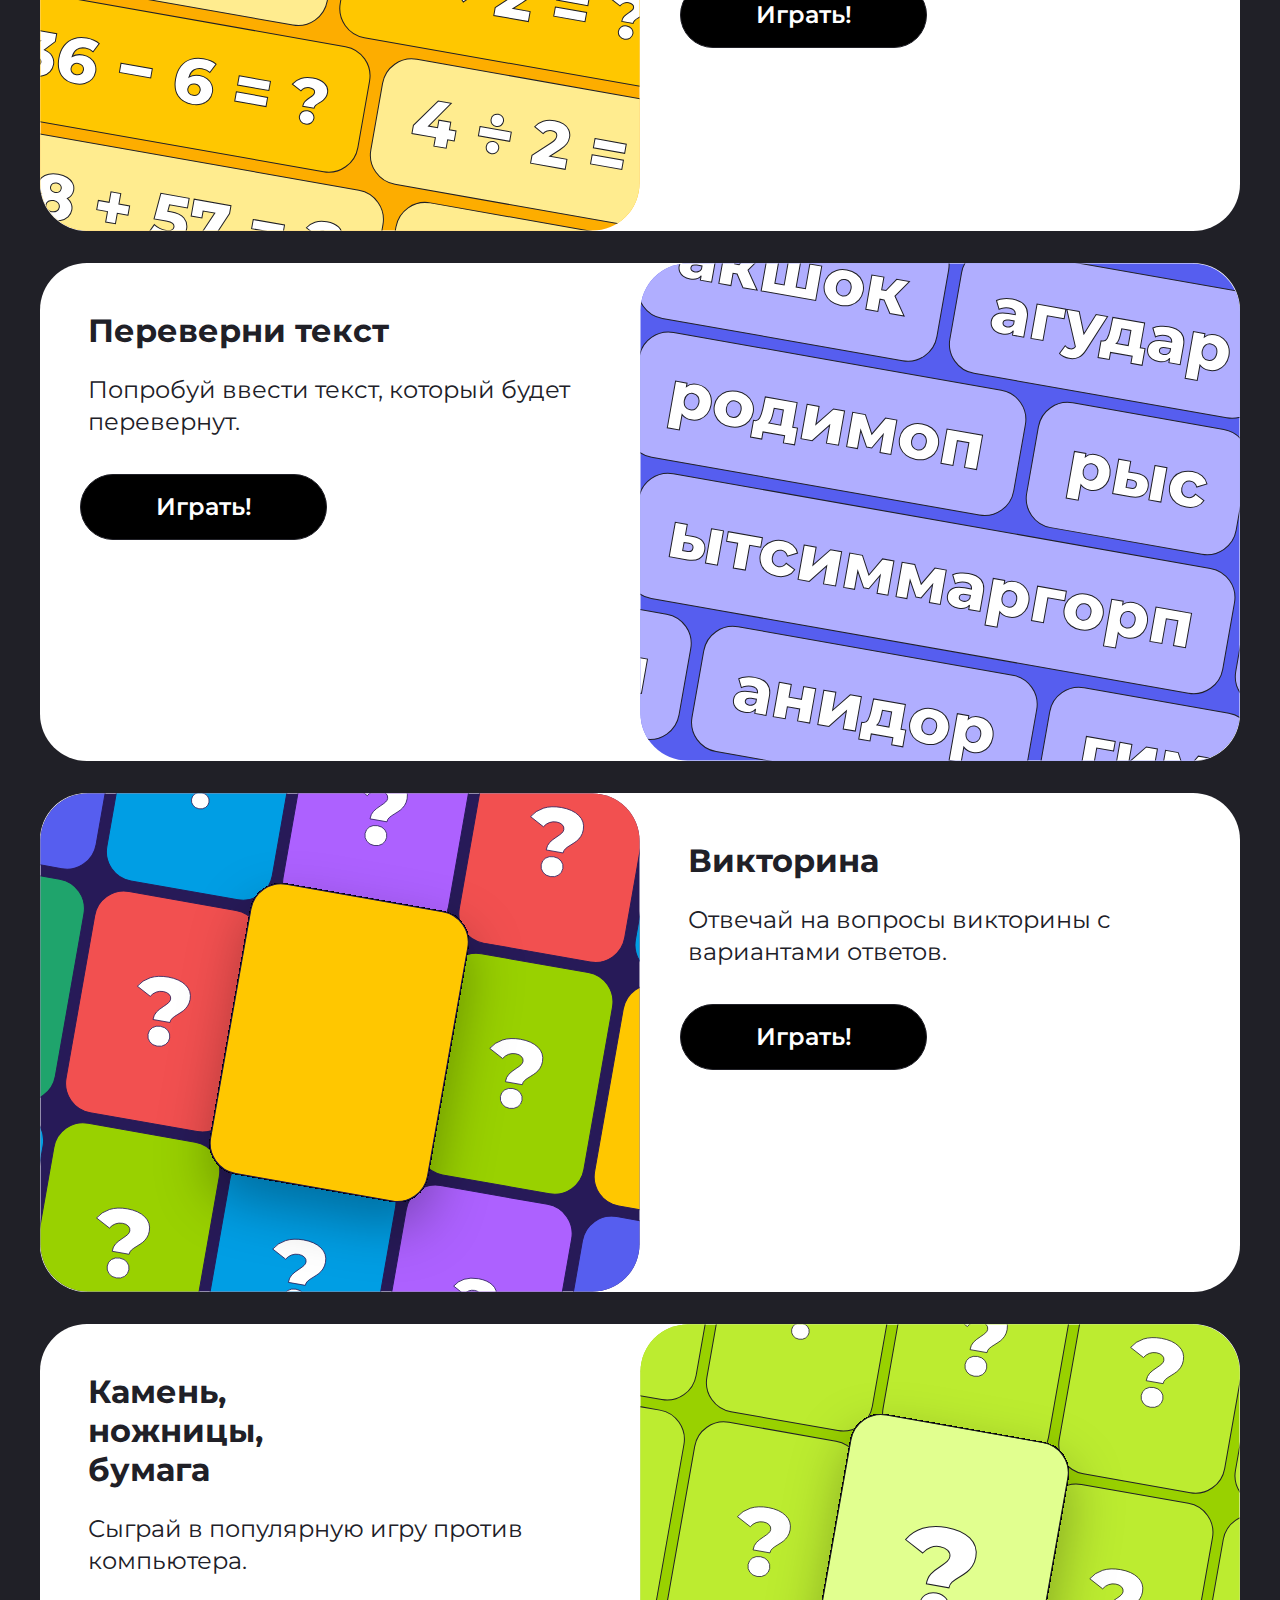
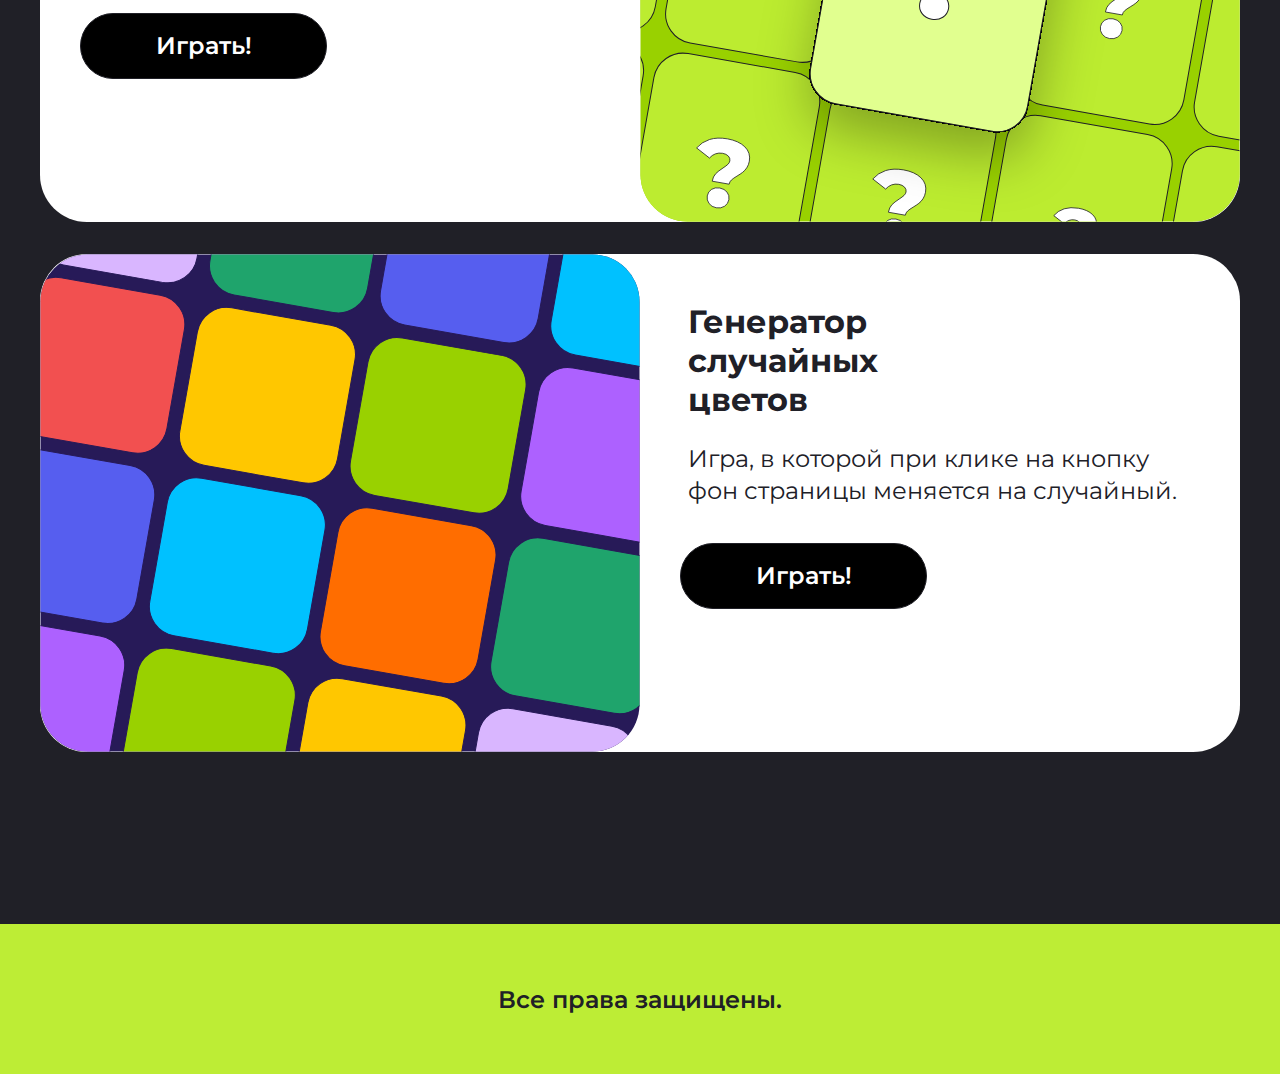
==== commit f4762cc7: "Merge branch 'main' into HomeWork_02_04" ====
--- a/index.html
+++ b/index.html
@@ -18,16 +18,18 @@
             <!--             <img class="light01" src="./img/light01.svg" alt="">
             <img class="light02" src="./img/light02.svg" alt="">
             <img class="light03" src="./img/light03.svg" alt="">  -->
-            <img style="position: absolute; left: 4.3vw; top: 94px;" src="./img/Star2.svg" alt="">
-            <img style="position: absolute; left: 10.8vw; top: 69px;" src="./img/Star3.svg" alt="">
+            <img class="star2" src="./img/Star2.svg" alt="">
+            <img class="star3" src="./img/Star3.svg" alt="">
         </div>
 
         <div class="star-block-mob center ">
             <img class="smallStar " src="./img/SmallStar.svg" alt="">
-            <img style="position: absolute; left: 37px; top: 97px;" src="./img/Star2.svg" alt="">
-            <img style="position: absolute; left: 91px; top: 69px;" src="./img/Star3.svg" alt="">
-            <img style="position: absolute; left: 272px; top: 557px;" src="./img/Star5.svg" alt="">
-            <img style="position: absolute; left: 303px; top: 580px;" src="./img/Star4.svg" alt="">
+
+            <img class="star2m" src="./img/Star2.svg" alt="">
+            <img class="star3m" src="./img/Star3.svg" alt="">
+            <img class="star5m" src="./img/Star5.svg" alt="">
+            <img class="star4m" src="./img/Star4.svg" alt="">
+
         </div>
 
         <div class="top__headers ">
@@ -57,7 +59,7 @@
                 — в них может поиграть каждый. <br /> Все игры доступны для пользования.</div>
             <div class="about-games__mobile">Мини-игры</div>
             <div class="game-kinds">
-                <div class="game-kind-column thirdBlock">
+                <div class="game-kinds__column">
                     <a class="game-kinds__ref" href="#game01">
                         <div class="game-kind">
                             <img src="./img/GameKind01.svg" alt="Угадай число">
@@ -74,7 +76,7 @@
                     </a>
                 </div>
 
-                <div class="game-kind-column thirdBlock">
+                <div class="game-kinds__column">
                     <a class="game-kinds__ref" href="#game02">
                         <div class="game-kind">
                             <img src="./img/GameKind02.svg" alt="Угадай число">
@@ -90,7 +92,7 @@
                         </div>
                     </a>
                 </div>
-                <div class="game-kind-column thirdBlock">
+                <div class="game-kinds__column ">
                     <a class="game-kinds__ref" href="#game03">
                         <div class="game-kind">
                             <img src="./img/GameKind03.svg" alt="Переверни текст">
@@ -165,7 +167,9 @@
         Все права защищены.
     </footer>
     <script src="--hm-1.js"></script>
-    <script src="hm-2.js"></script>
+    <script src="-hm-2.js"></script>
+    <script src="-hm-3.js"></script>
+    <script src="hw-4.js"></script>
 </body>
 
 </html>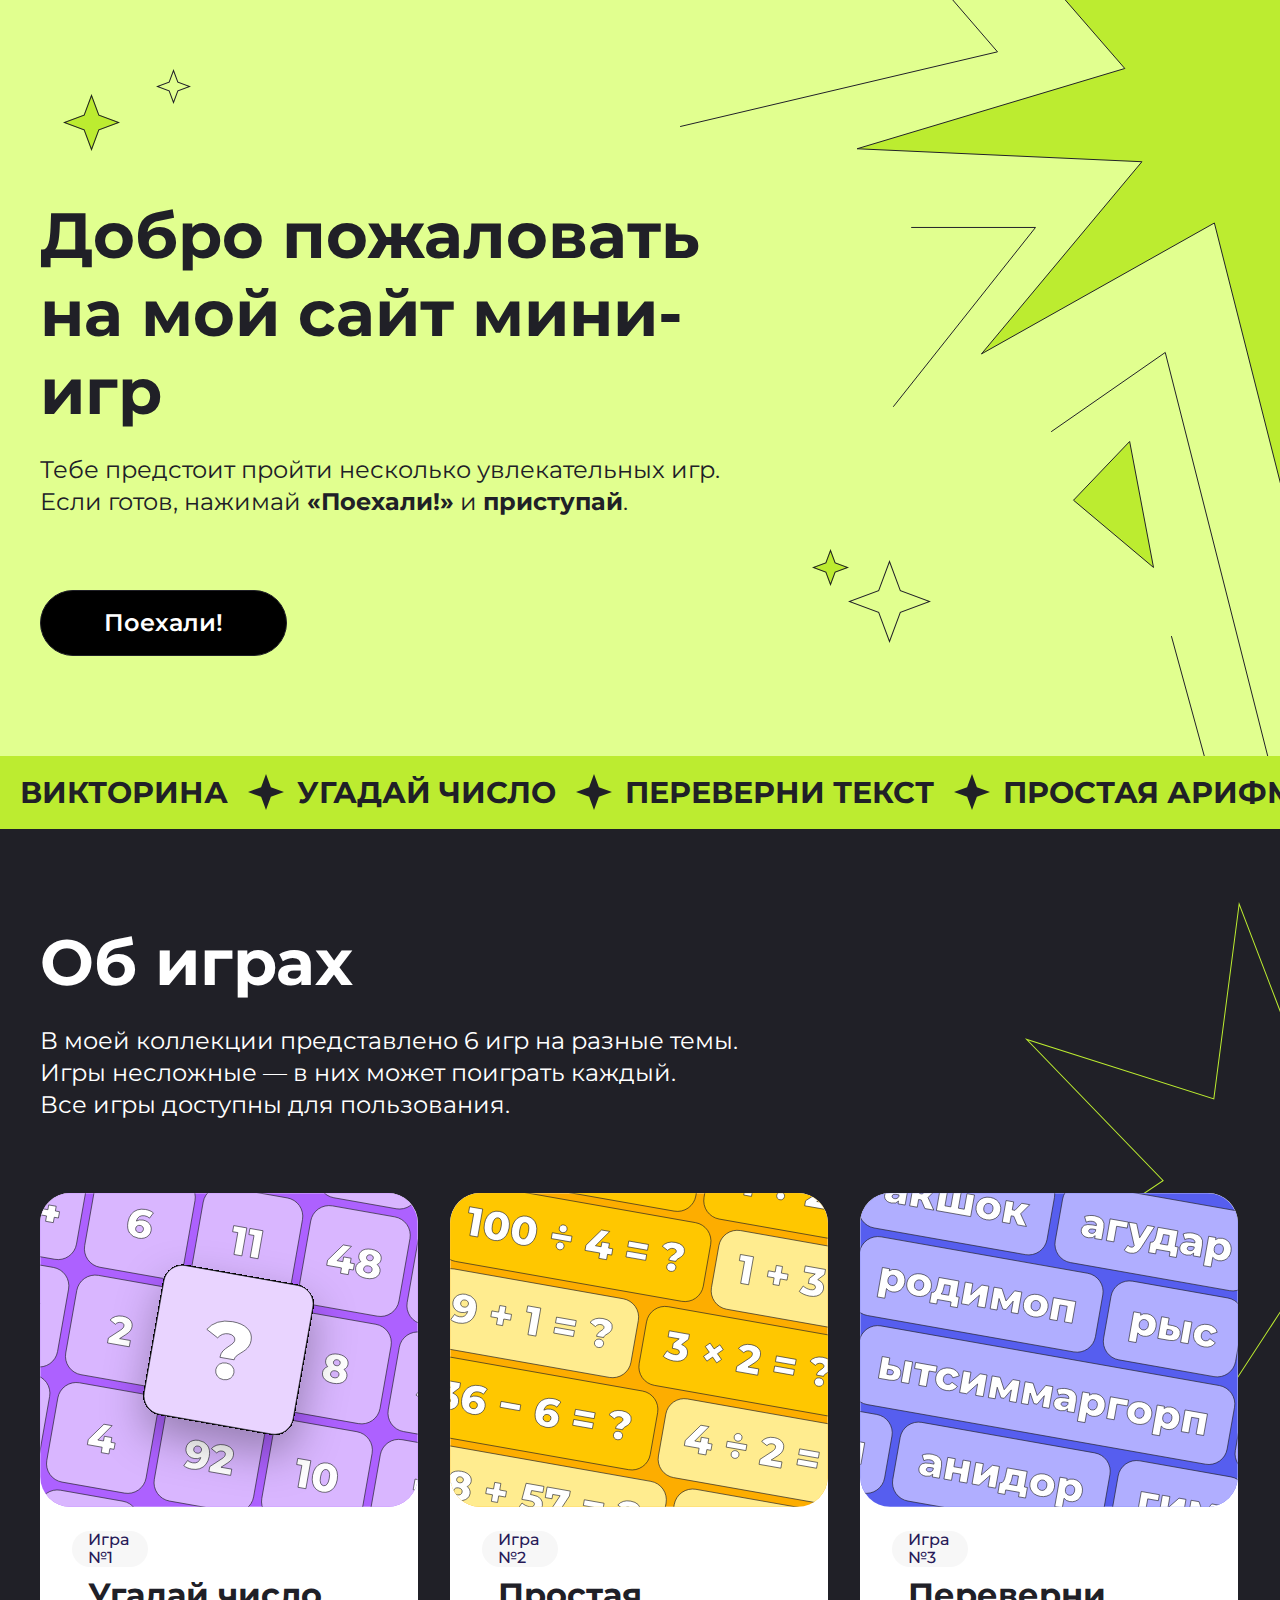
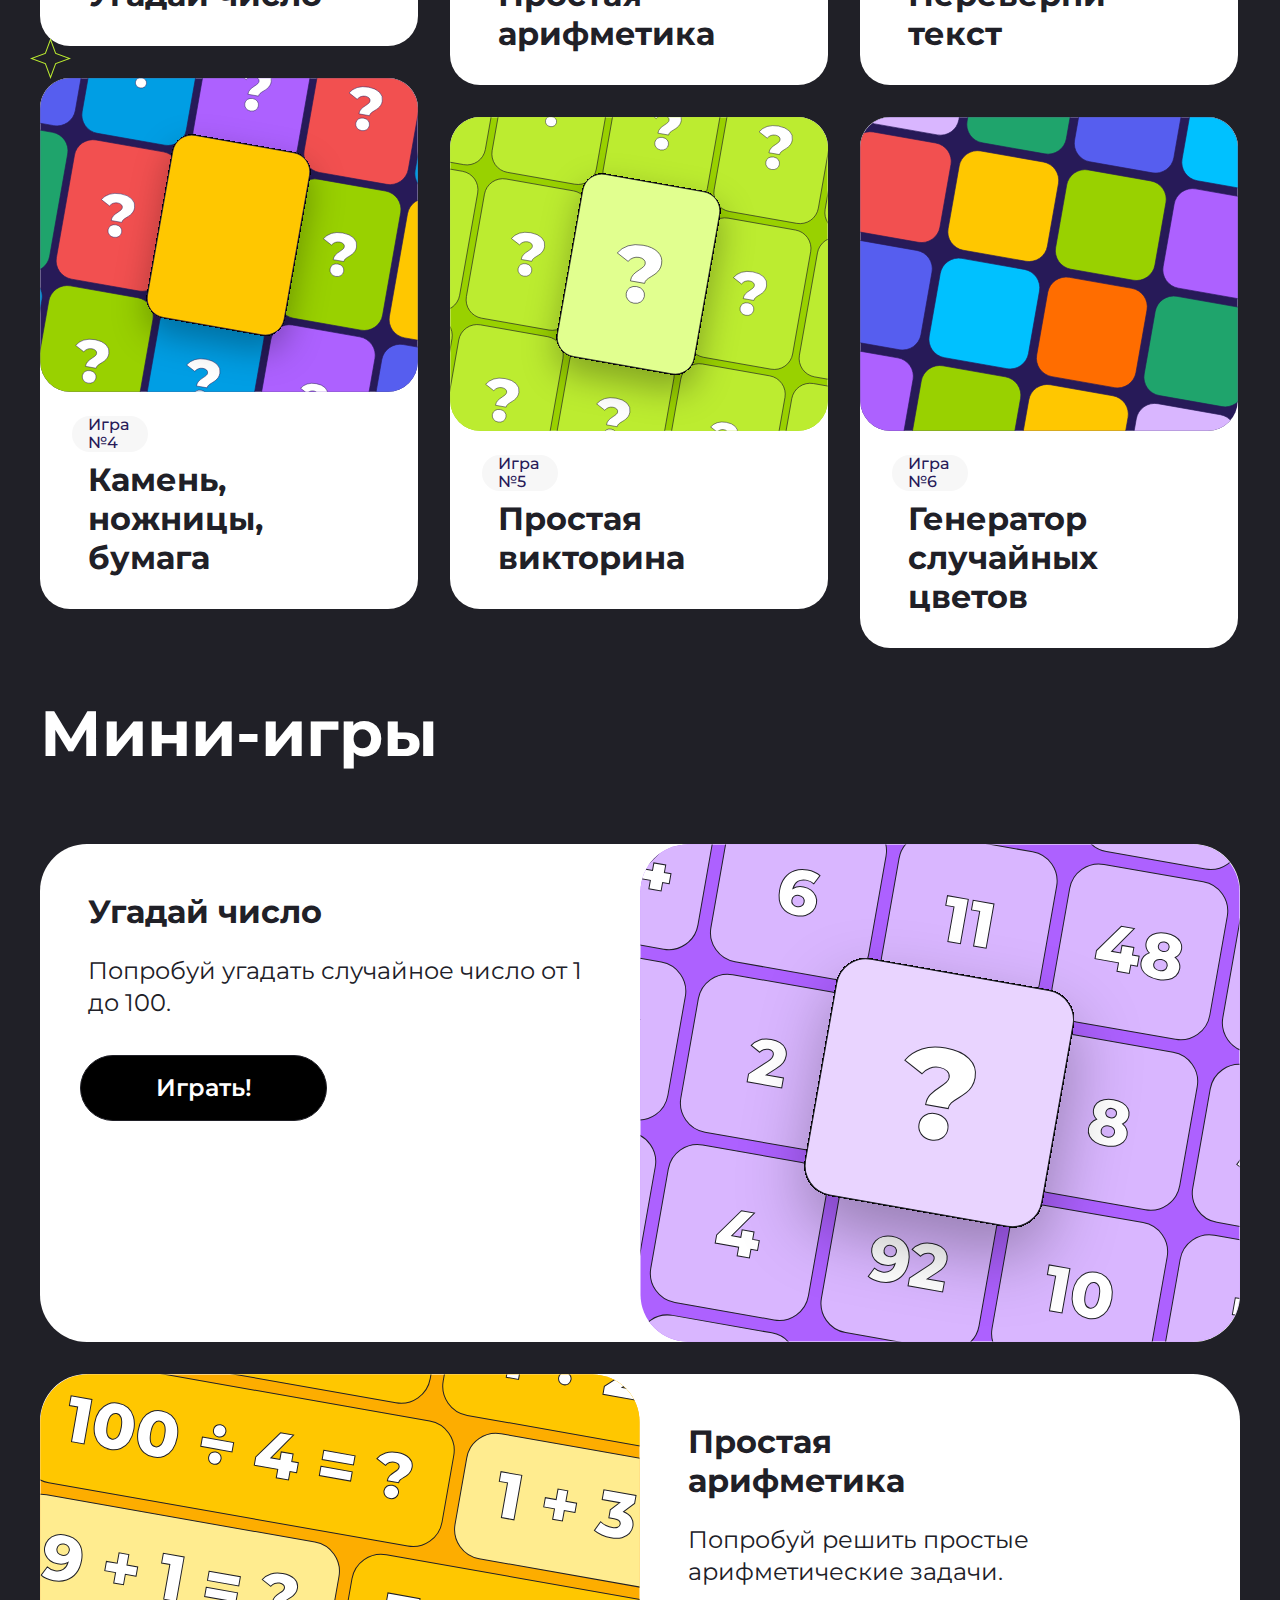
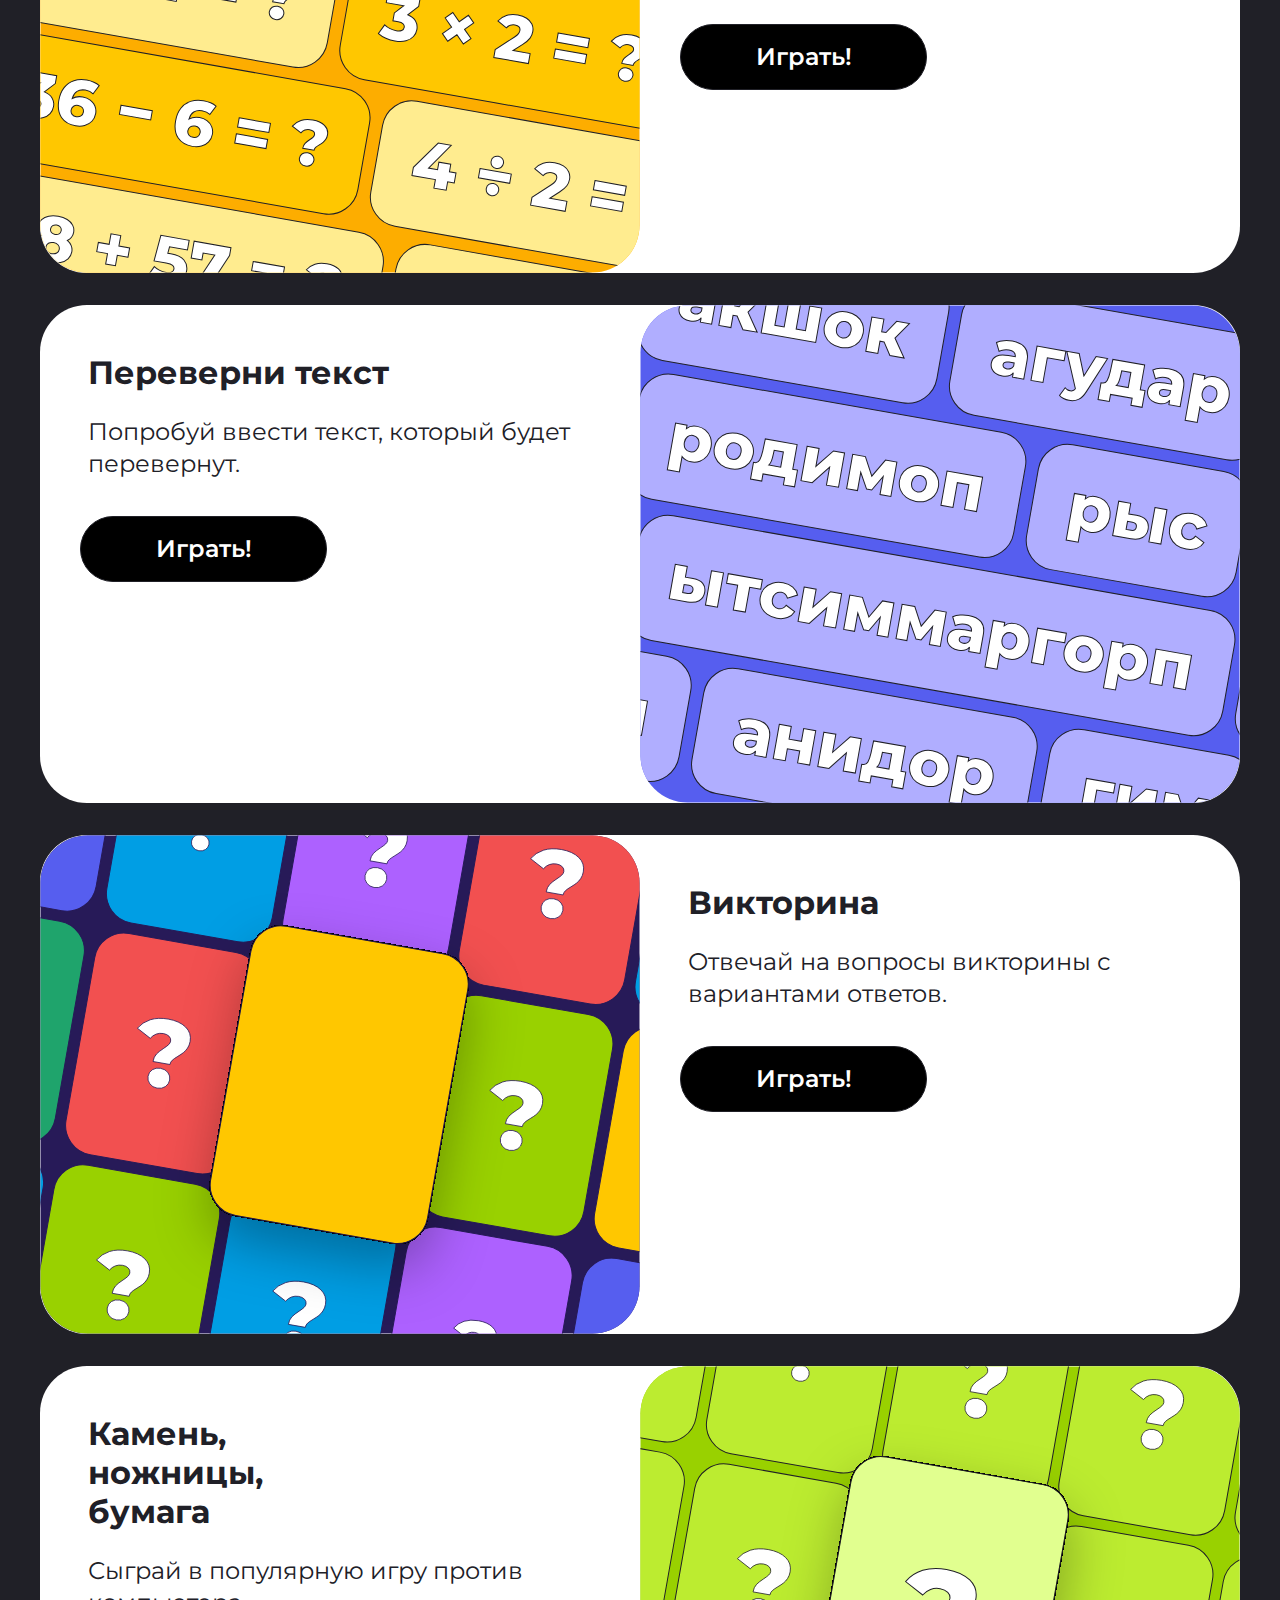
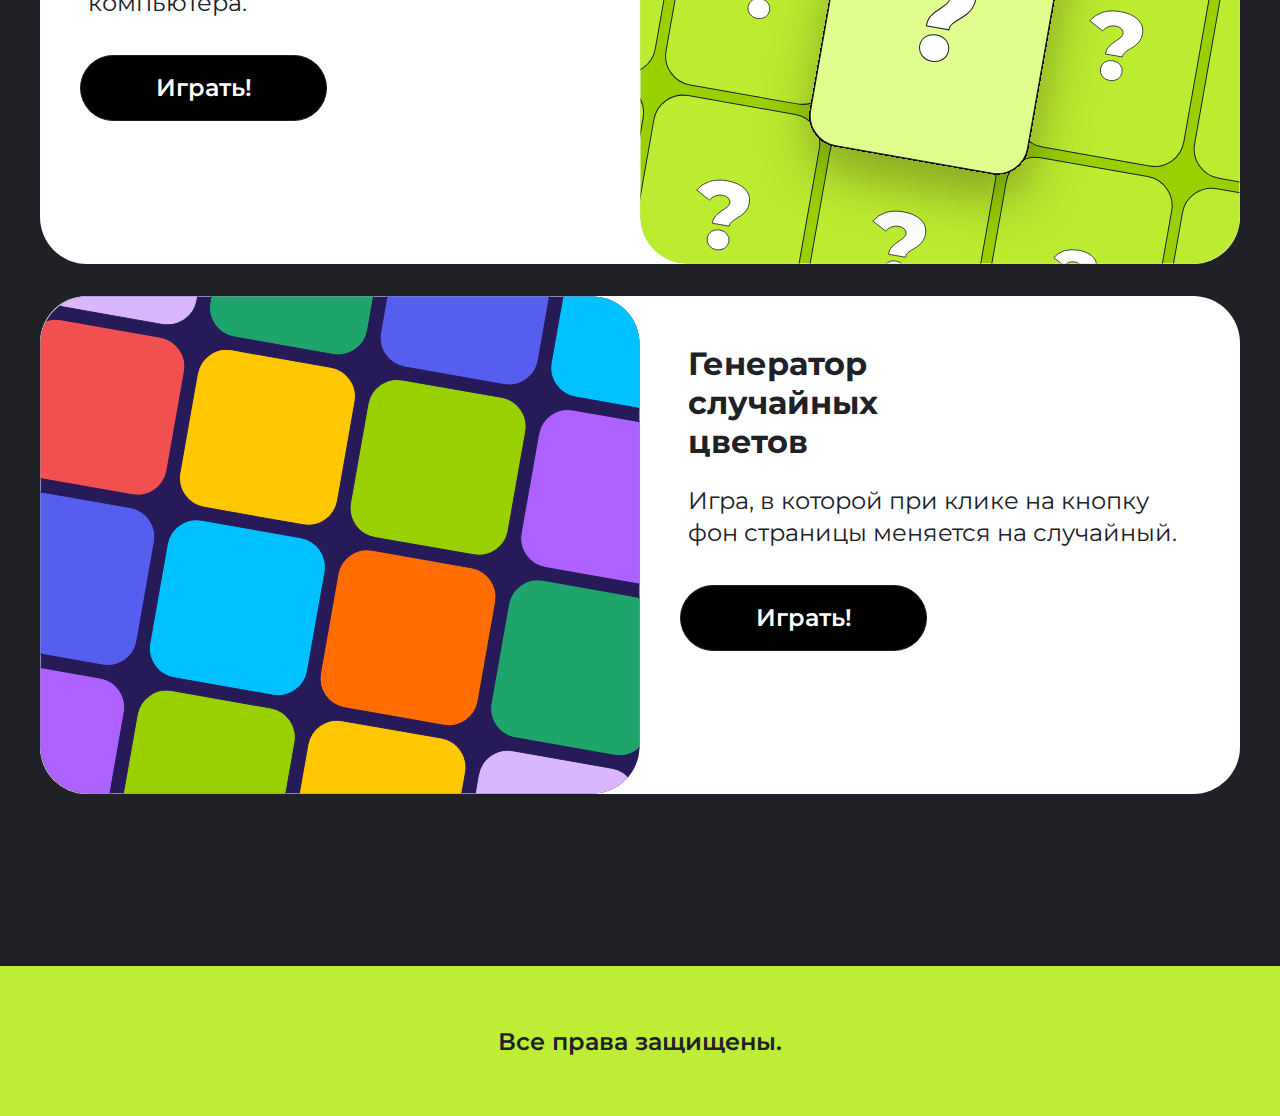
==== commit 720f46ee: "Угадай число" ====
--- a/index.html
+++ b/index.html
@@ -116,7 +116,7 @@
                     <div class="game-info" id="game01">
                         <div class="game-name">Угадай число</div>
                         <div class="game-description">Попробуй угадать случайное число от 1 до 100.</div>
-                        <button class="play-game">Играть!</button>
+                        <button class="play-game" onclick=" window.location.href ='./game01.html'">Играть!</button>
                     </div>
                 </div>
                 <div class="game-right">
--- a/style.css
+++ b/style.css
@@ -2,6 +2,7 @@
 * {
   padding: 0;
   margin: 0;
+  box-sizing: border-box;
 }
 
 body {
@@ -120,6 +121,44 @@
   margin-bottom: 24px;
 }
 
+/*#region Звезды */
+.star2 {
+  position: absolute;
+  left: 4.3vw;
+  top: 94px;
+}
+
+.star3 {
+  position: absolute;
+  left: 10.8vw;
+  top: 69px;
+}
+
+.star2m {
+  position: absolute;
+  left: 37px;
+  top: 97px;
+}
+
+.star3m {
+  position: absolute;
+  left: 91px;
+  top: 69px;
+}
+
+.star4m {
+  position: absolute;
+  left: 303px;
+  top: 580px;
+}
+
+.star5m {
+  position: absolute;
+  left: 272px;
+  top: 557px;
+}
+
+/*#end region*/
 .top_header_stars {
   background-image: url(./img/StarsRight.svg), url(./img/Star2.svg), url(./img/Star3.svg), url(./img/Star01.svg), url(./img/Star02.svg);
   background-position: calc(100vw - 600px) -360px, 63px 94px, 156px 69px, calc(100vw - 432px) 560px, calc(100vw - 468px) 549px;
@@ -148,9 +187,10 @@
   position: absolute;
   z-index: 1;
   top: 0;
-  width: 357px;
+  width: 100%;
   height: 710px;
   overflow: hidden;
+  left: 0;
 }
 
 .smallStar {
@@ -279,7 +319,7 @@
   border: red 1 solid;
 }
 
-.game-kind-column {
+.game-kinds__column {
   display: flex;
   flex-direction: column;
   gap: 32px;
@@ -326,13 +366,19 @@
   flex-direction: row;
   justify-content: flex-start;
   align-items: center;
-  padding: 8px 16px 10px 16px;
-  height: 36px;
+  padding: 8px 16px 8px 16px;
   width: 76px;
   margin-left: 32px;
   margin-top: 24px;
   border-radius: 60px;
   background-color: rgb(247, 247, 247);
+  color: rgb(39, 26, 88);
+  font-family: Montserrat;
+  font-size: 16px;
+  font-weight: 500;
+  line-height: 110%;
+  letter-spacing: 0px;
+  text-align: left;
 }
 .game-kind__name {
   margin-bottom: 32px;
@@ -419,7 +465,7 @@
     font-weight: 400;
     line-height: 20px;
   }
-  .thirdBlock {
+  .game-kinds__column {
     flex-direction: row;
   }
   .center {
@@ -536,4 +582,7 @@
   .mini-game {
     display: none;
   }
+  .top_header_stars {
+    background-image: none;
+  }
 }/*# sourceMappingURL=style.css.map */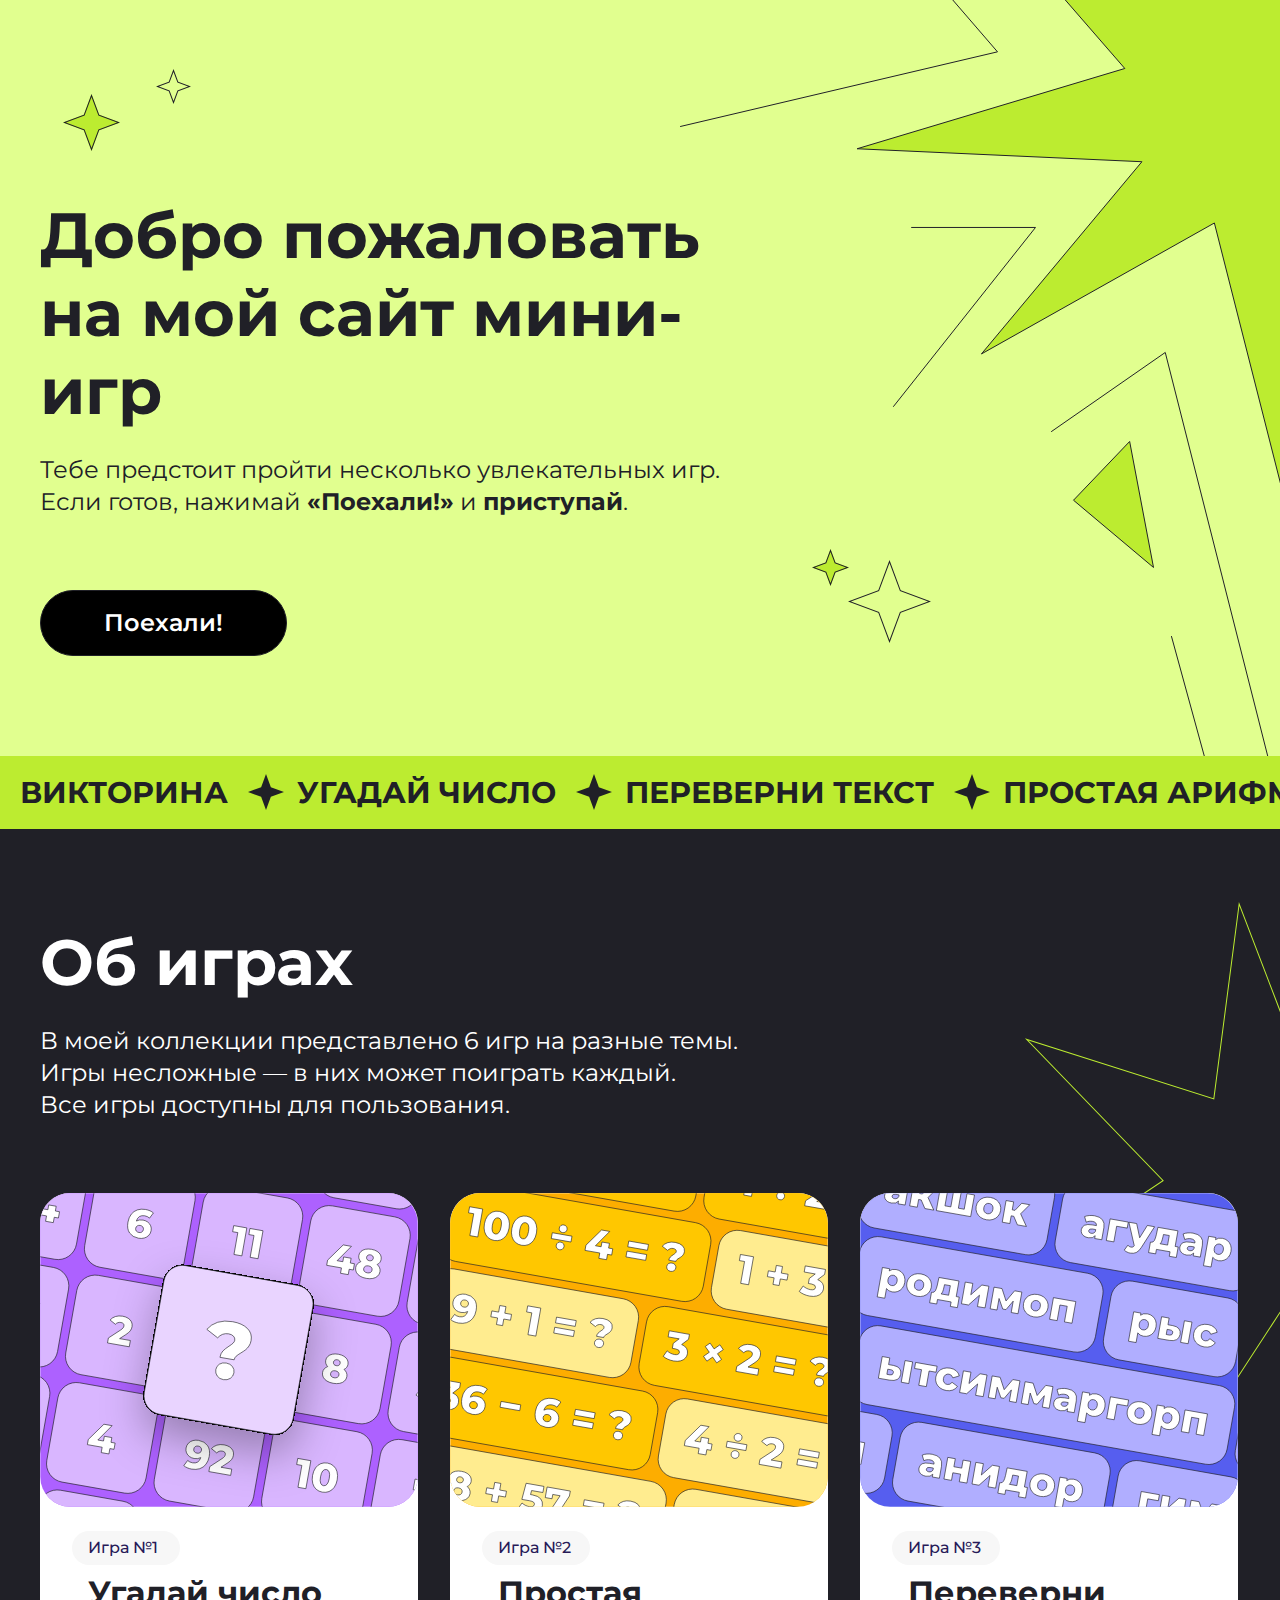
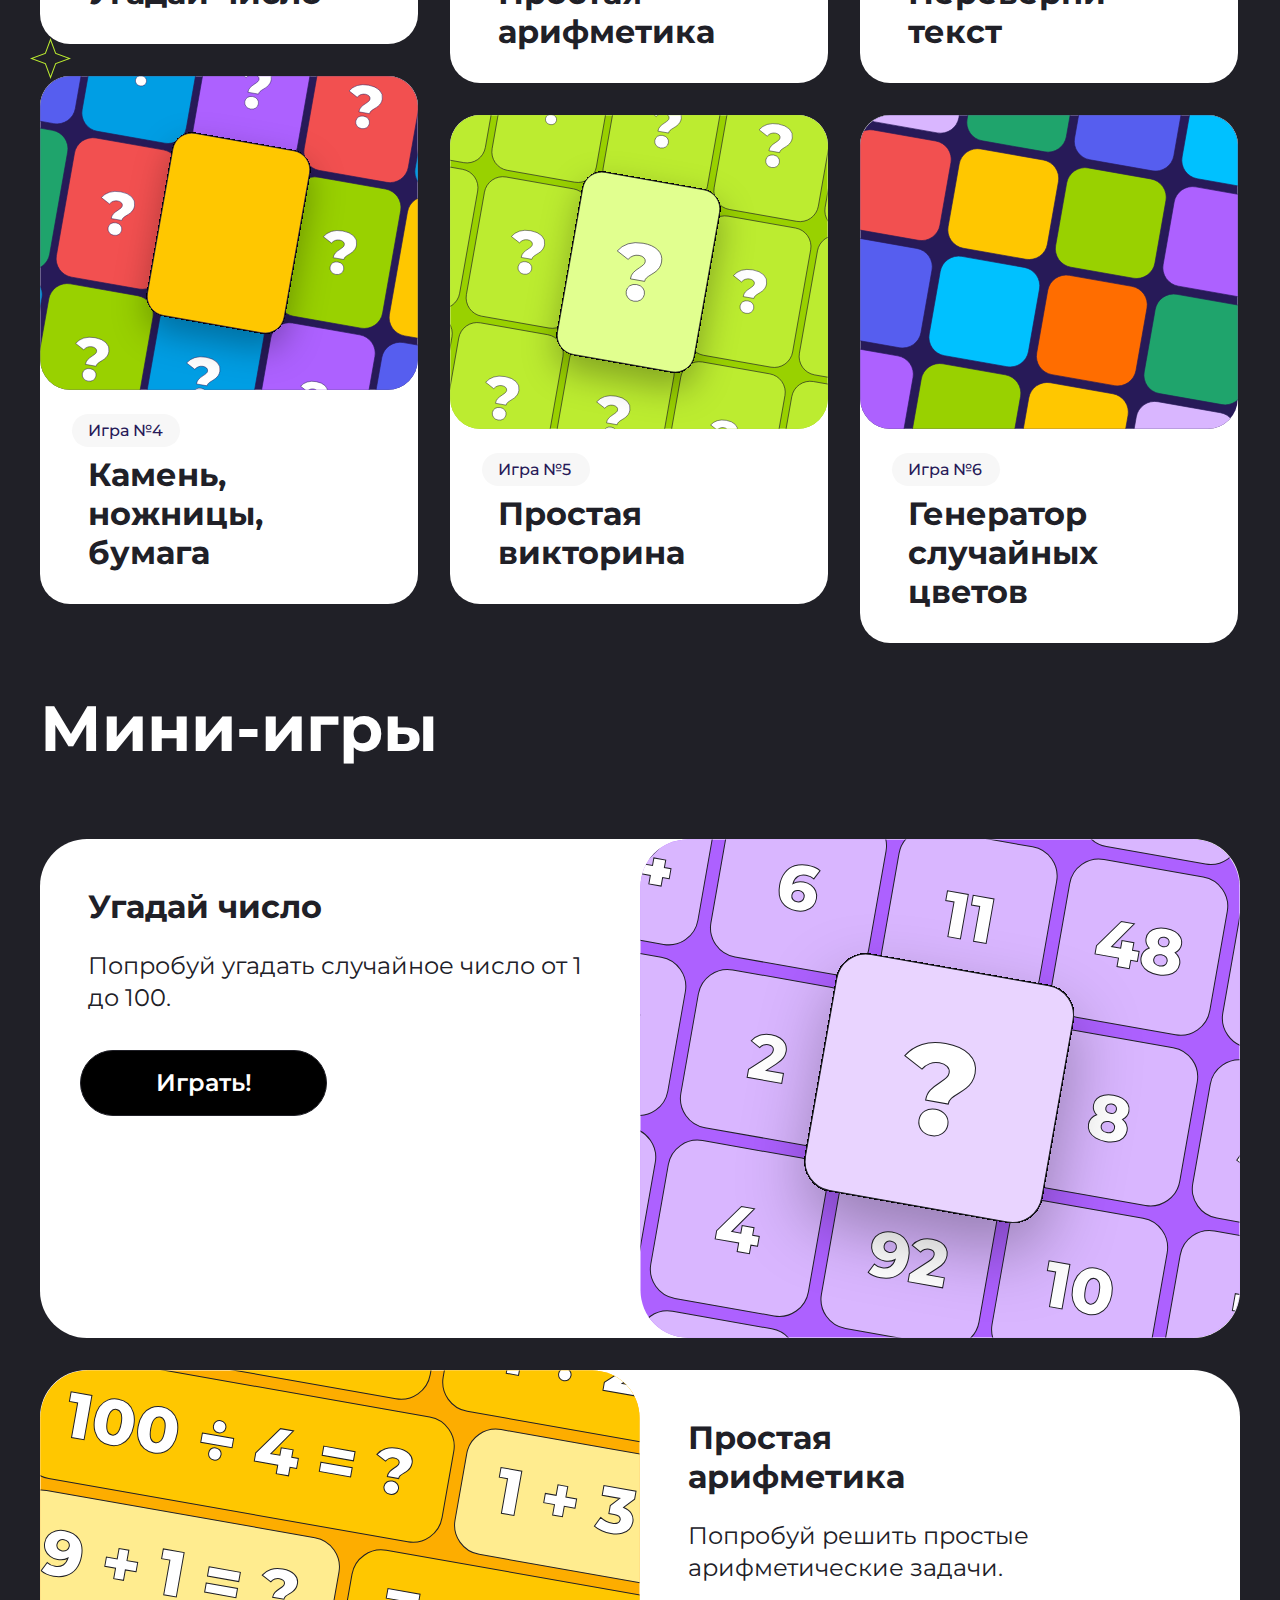
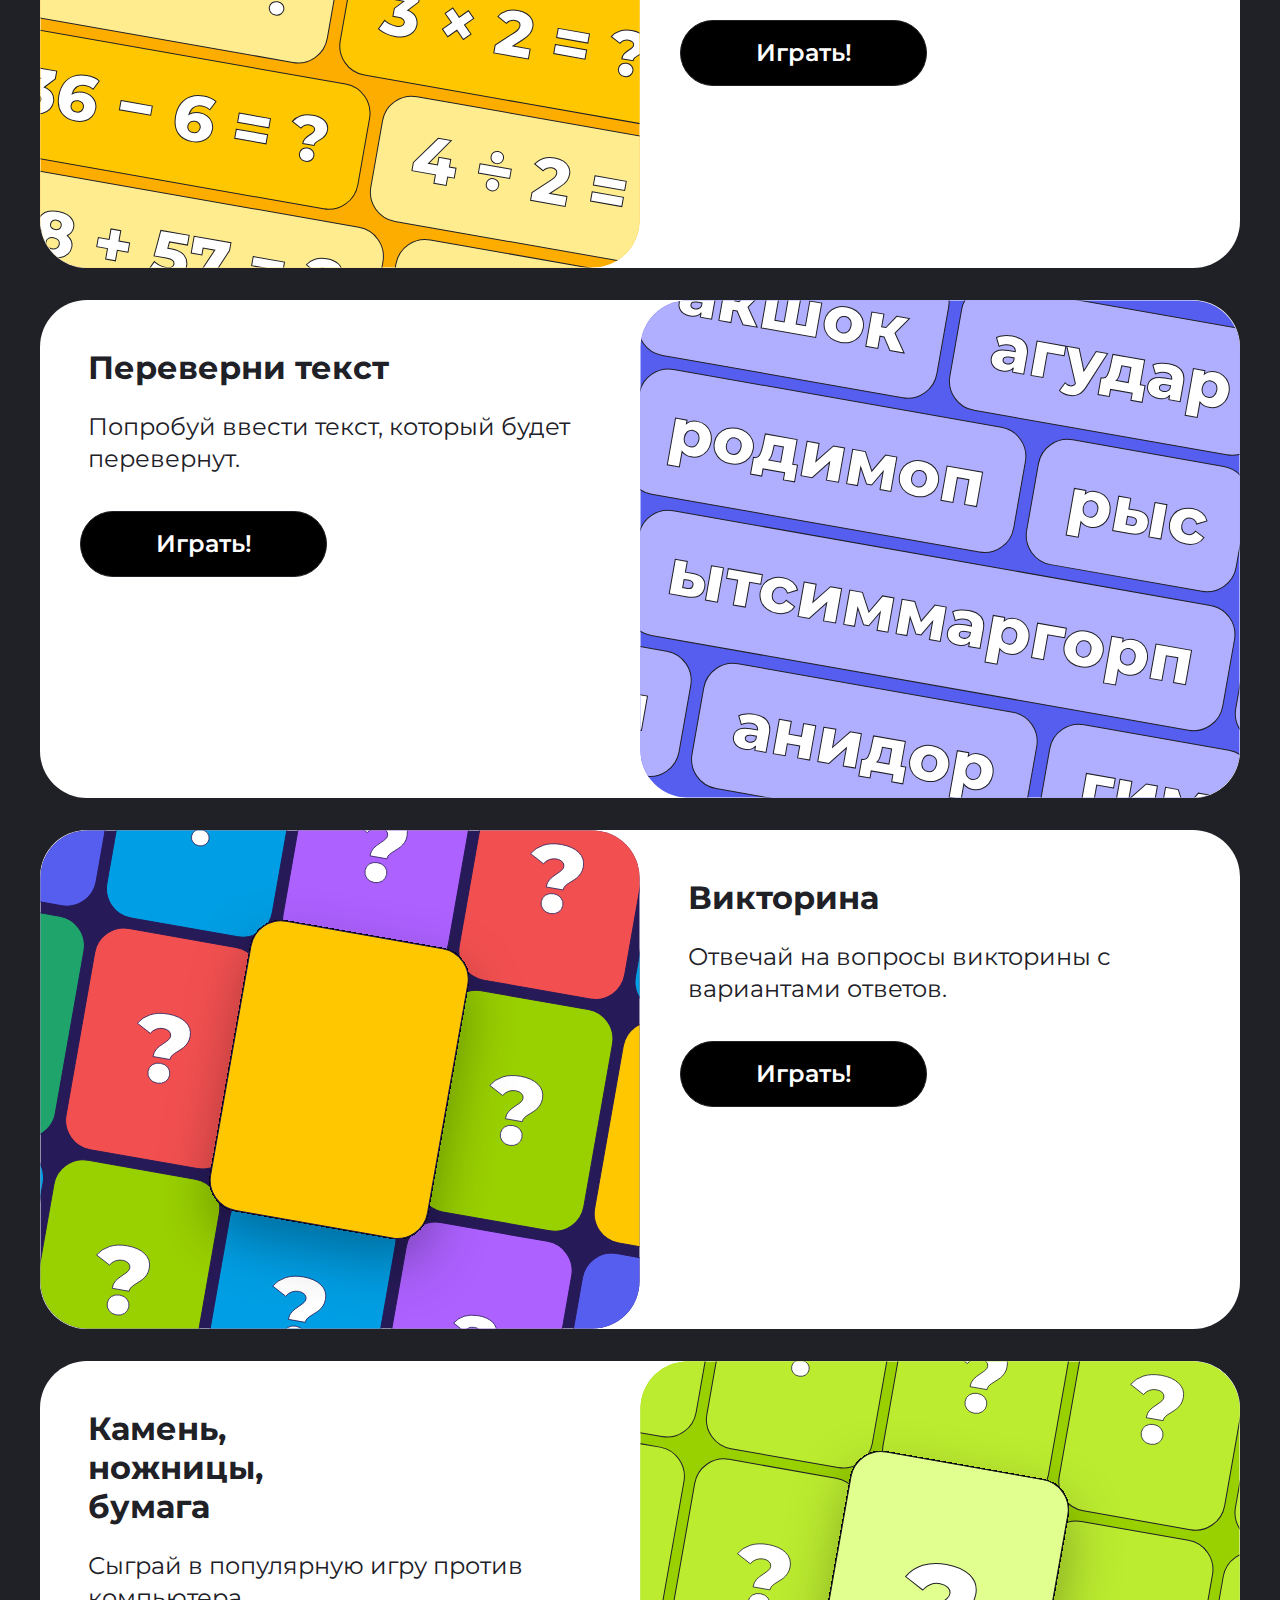
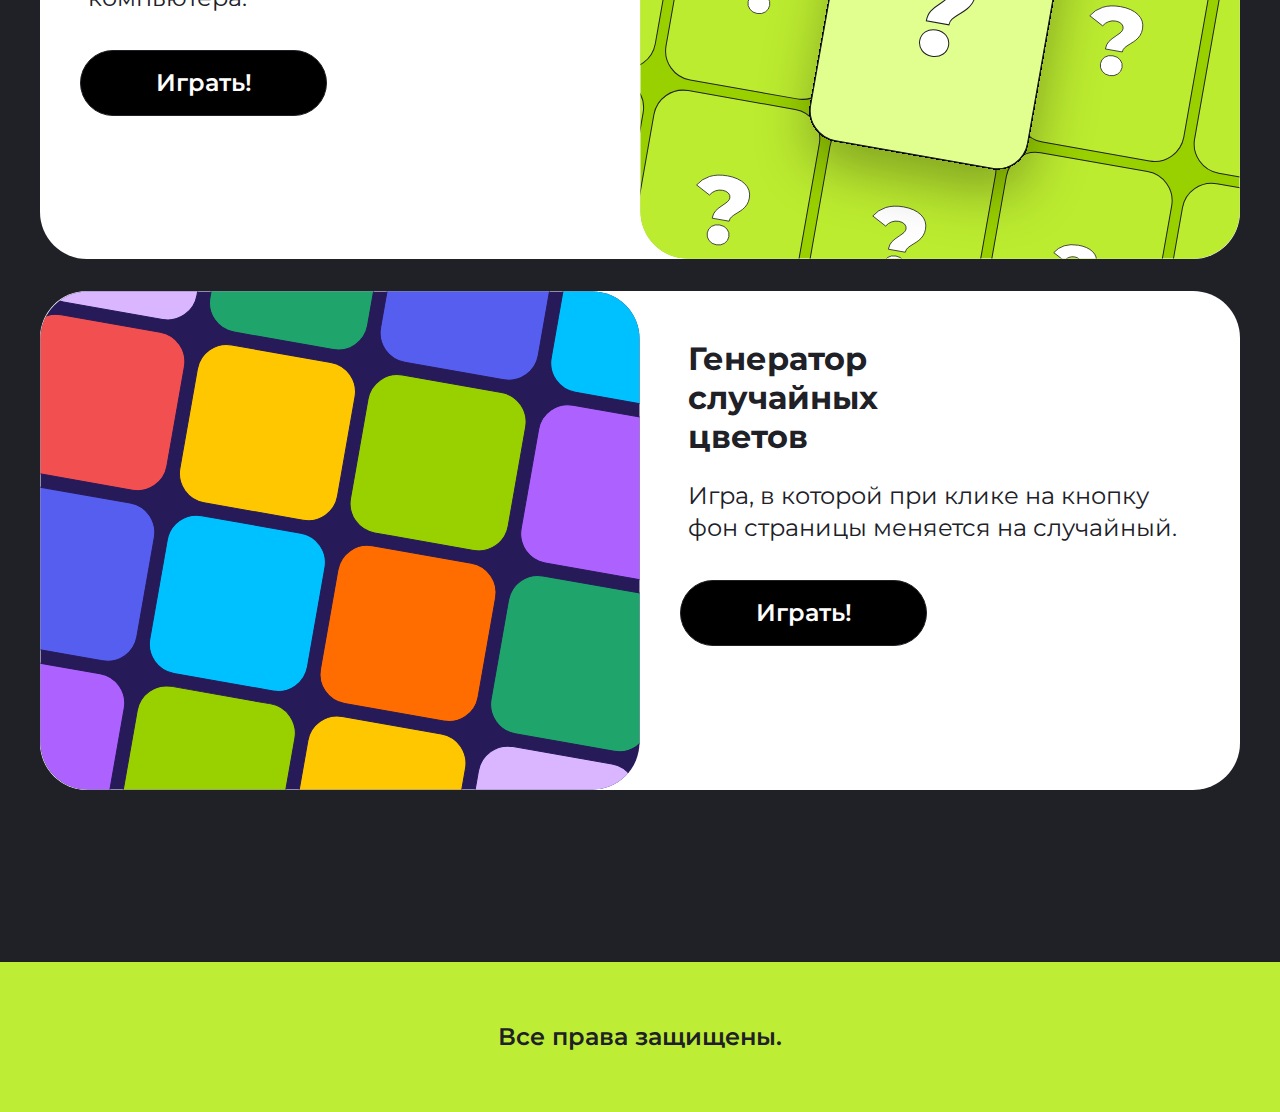
==== commit 356af5c6: "Fixed" ====
--- a/index.html
+++ b/index.html
@@ -40,7 +40,9 @@
                     <b>приступай</b>.
                 </p>
             </div>
-            <button class="top__button button" type="button">Поехали!</button>
+            <a class="" href="#about">
+                <button class="top__button button" type="button">Поехали!</button>
+            </a>
         </div>
     </header>
     <div class="menu-line">
@@ -54,7 +56,7 @@
     </div>
     <section class="content center content-stars">
         <div class="about-games">
-            <div class="about-games__header1">Об играх</div>
+            <div class="about-games__header1" id="about">Об играх</div>
             <div class="about-games__header2">В моей коллекции представлено 6 игр на разные темы. <br /> Игры несложные
                 — в них может поиграть каждый. <br /> Все игры доступны для пользования.</div>
             <div class="about-games__mobile">Мини-игры</div>
@@ -116,7 +118,7 @@
                     <div class="game-info" id="game01">
                         <div class="game-name">Угадай число</div>
                         <div class="game-description">Попробуй угадать случайное число от 1 до 100.</div>
-                        <button class="play-game" onclick=" window.location.href ='./game01.html'">Играть!</button>
+                        <button class="play-game" onclick="guessNumber()">Играть!</button>
                     </div>
                 </div>
                 <div class="game-right">
@@ -169,7 +171,10 @@
     <script src="--hm-1.js"></script>
     <script src="-hm-2.js"></script>
     <script src="-hm-3.js"></script>
-    <script src="hw-4.js"></script>
+    <script src="-hw-4.js"></script>
+    <script src="hw-5.js"></script>
 </body>
 
-</html>+</html>
+
+<!-- window.location.href ='./game01.html' -->--- a/style.css
+++ b/style.css
@@ -1,4 +1,5 @@
 @charset "UTF-8";
+
 * {
   padding: 0;
   margin: 0;
@@ -111,12 +112,14 @@
   background-color: rgb(225, 255, 143);
   min-height: 710px;
 }
+
 .top__headers {
   padding-top: 196px;
   max-width: 770px;
   padding-right: 40px;
   align-content: center;
 }
+
 .top__main-header {
   margin-bottom: 24px;
 }
@@ -243,6 +246,7 @@
   white-space: nowrap;
   overflow: hidden;
 }
+
 .menu-line__item {
   color: rgb(32, 32, 39);
   font-family: Montserrat;
@@ -254,6 +258,7 @@
   text-transform: uppercase;
   text-wrap: nowrap;
 }
+
 .menu-line__item::after {
   content: "___";
   color: transparent;
@@ -269,6 +274,7 @@
 .about-games {
   padding-top: 94px;
 }
+
 .about-games__header1 {
   color: rgb(255, 255, 255);
   font-family: Montserrat;
@@ -278,6 +284,7 @@
   letter-spacing: 0px;
   text-align: left;
 }
+
 .about-games__header2 {
   color: rgb(255, 255, 255);
   margin-top: 24px;
@@ -354,13 +361,16 @@
   max-width: 378px;
   border-radius: 30px;
 }
+
 .game-kind__logo {
   border-radius: 30px;
 }
+
 .game-kind__number {
   /* Frame 2043683020 */
-  max-width: 111px;
+  max-width: 120px;
   max-height: 36px;
+  min-width: 108px;
   /* Auto layout */
   display: flex;
   flex-direction: row;
@@ -380,6 +390,7 @@
   letter-spacing: 0px;
   text-align: left;
 }
+
 .game-kind__name {
   margin-bottom: 32px;
   color: rgb(32, 32, 39);
@@ -460,75 +471,95 @@
     font-weight: 500;
     line-height: 30px;
   }
+
   .game-description {
     font-size: 16px;
     font-weight: 400;
     line-height: 20px;
   }
+
   .game-kinds__column {
     flex-direction: row;
   }
+
   .center {
     padding-left: calc(50% - 393px);
     padding-right: calc(50% - 393px);
   }
 }
+
 /* форматирования для мобильного устройства*/
 /*#region mobile-version */
 @media (max-width: 786px) {
   .star-block {
     display: none;
   }
+
   .text1 {
     padding-bottom: 0px;
   }
+
   .star-block-mob {
     display: block;
   }
+
   .top__headers {
     padding-top: 147px;
     padding-left: 20px;
     padding-right: 20px;
   }
+
   .center {
     padding-left: 5px;
     padding-right: 5px;
   }
+
   .top__button {
     width: 100%;
   }
+
   .about-games__mobile {
     display: block;
   }
+
   .about-games__header1 {
     display: none;
   }
+
   .about-games__header2 {
     display: none;
   }
+
   .game-name {
     padding: 0px;
   }
+
   .game-description {
     padding-left: 0px;
     padding-right: 0px;
   }
+
   .game-left {
     flex-direction: column;
   }
+
   .game-right {
     flex-direction: column;
   }
+
   .game-info {
     padding: 30px;
   }
+
   .play-game {
     width: 100%;
     margin-left: 0px;
   }
+
   .game-kinds {
     display: none;
   }
+
   .game-description {
     font-size: 16px;
     font-weight: 400;
@@ -537,17 +568,21 @@
     text-align: left;
     padding-bottom: 32px;
   }
+
   .about-games {
     padding-top: 48px;
   }
+
   .top__button {
     margin-top: 0px;
     background-color: black;
     margin-bottom: 90px;
   }
+
   .menu-line {
     display: block;
   }
+
   h1 {
     color: rgb(32, 32, 39);
     font-family: Montserrat;
@@ -557,9 +592,11 @@
     letter-spacing: 0px;
     text-align: center;
   }
+
   .games {
     padding-bottom: 40px;
   }
+
   .text1 {
     text-align: center;
     padding-bottom: 0px;
@@ -569,6 +606,7 @@
     line-height: 20px;
     text-align: center;
   }
+
   .footer {
     height: 100px;
     color: rgb(0, 0, 0);
@@ -579,10 +617,14 @@
     letter-spacing: 0px;
     text-align: center;
   }
+
   .mini-game {
     display: none;
   }
+
   .top_header_stars {
     background-image: none;
   }
-}/*# sourceMappingURL=style.css.map */+}
+
+/*# sourceMappingURL=style.css.map */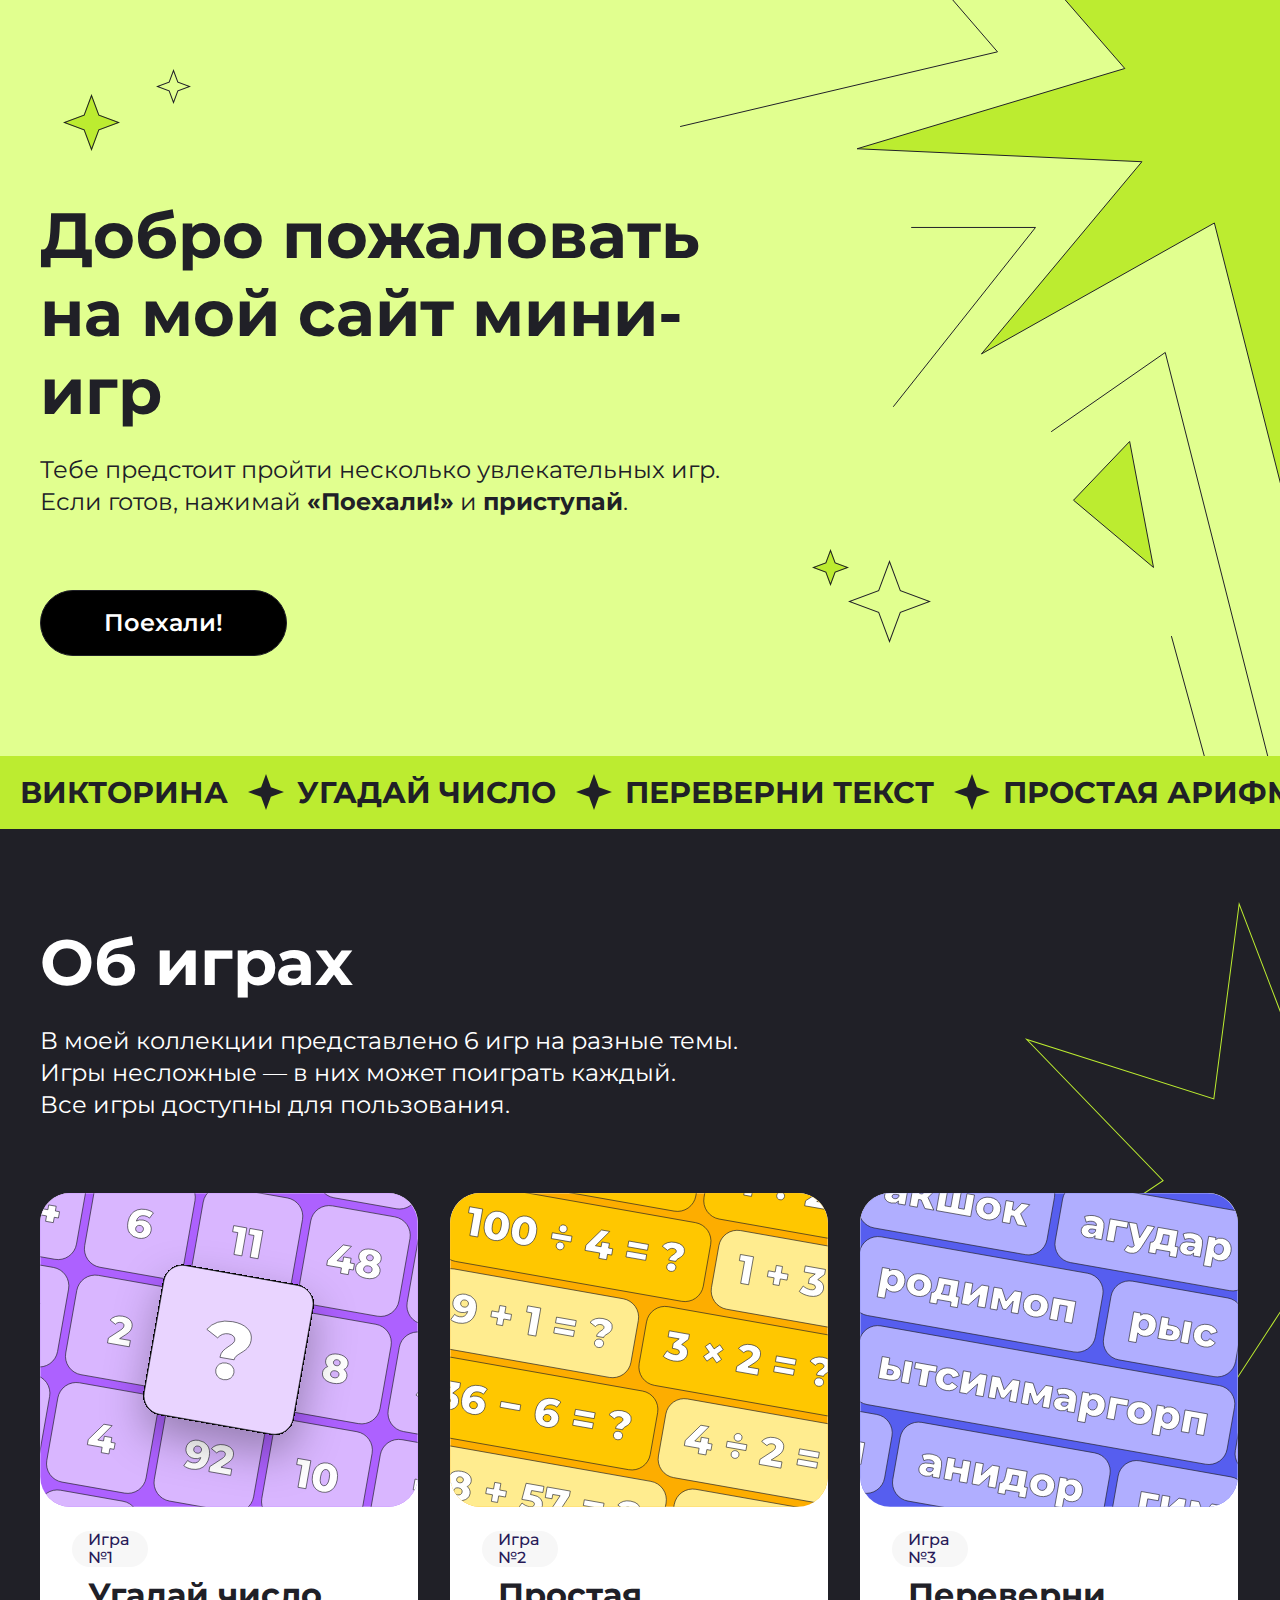
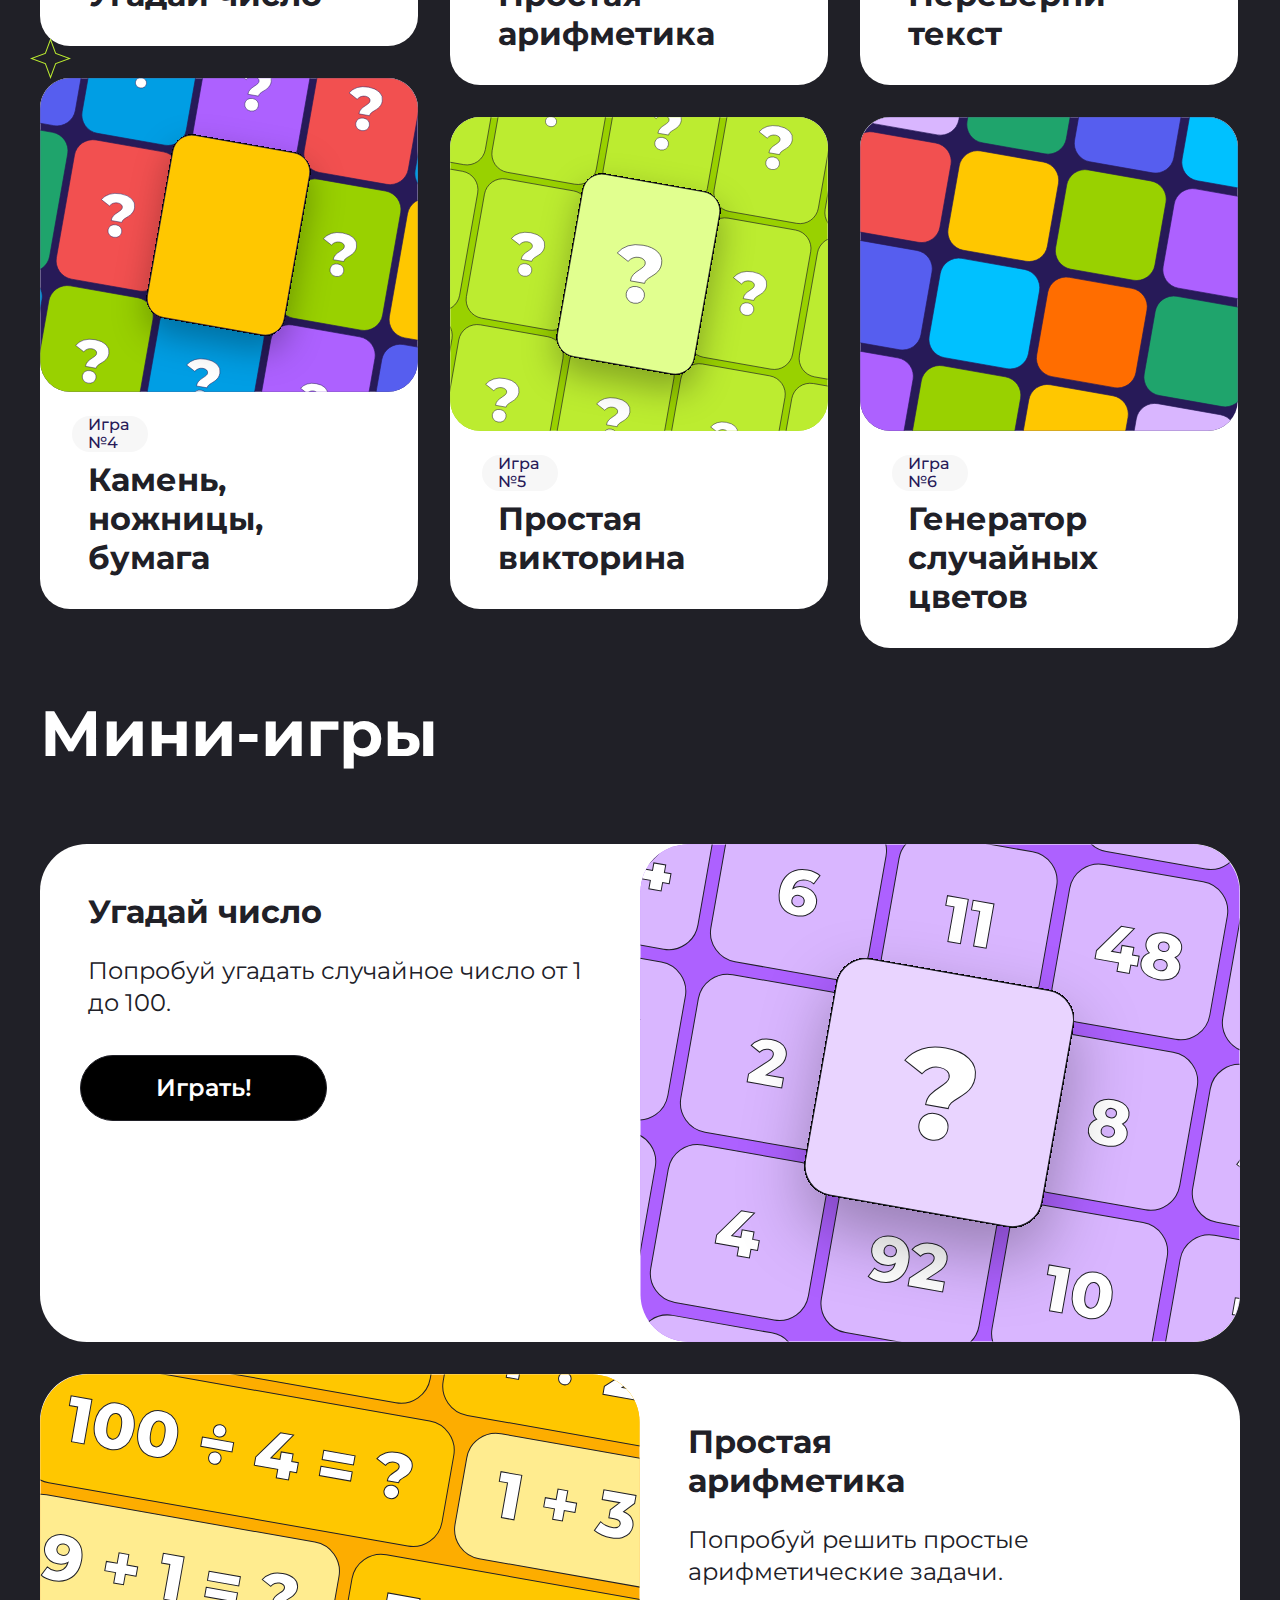
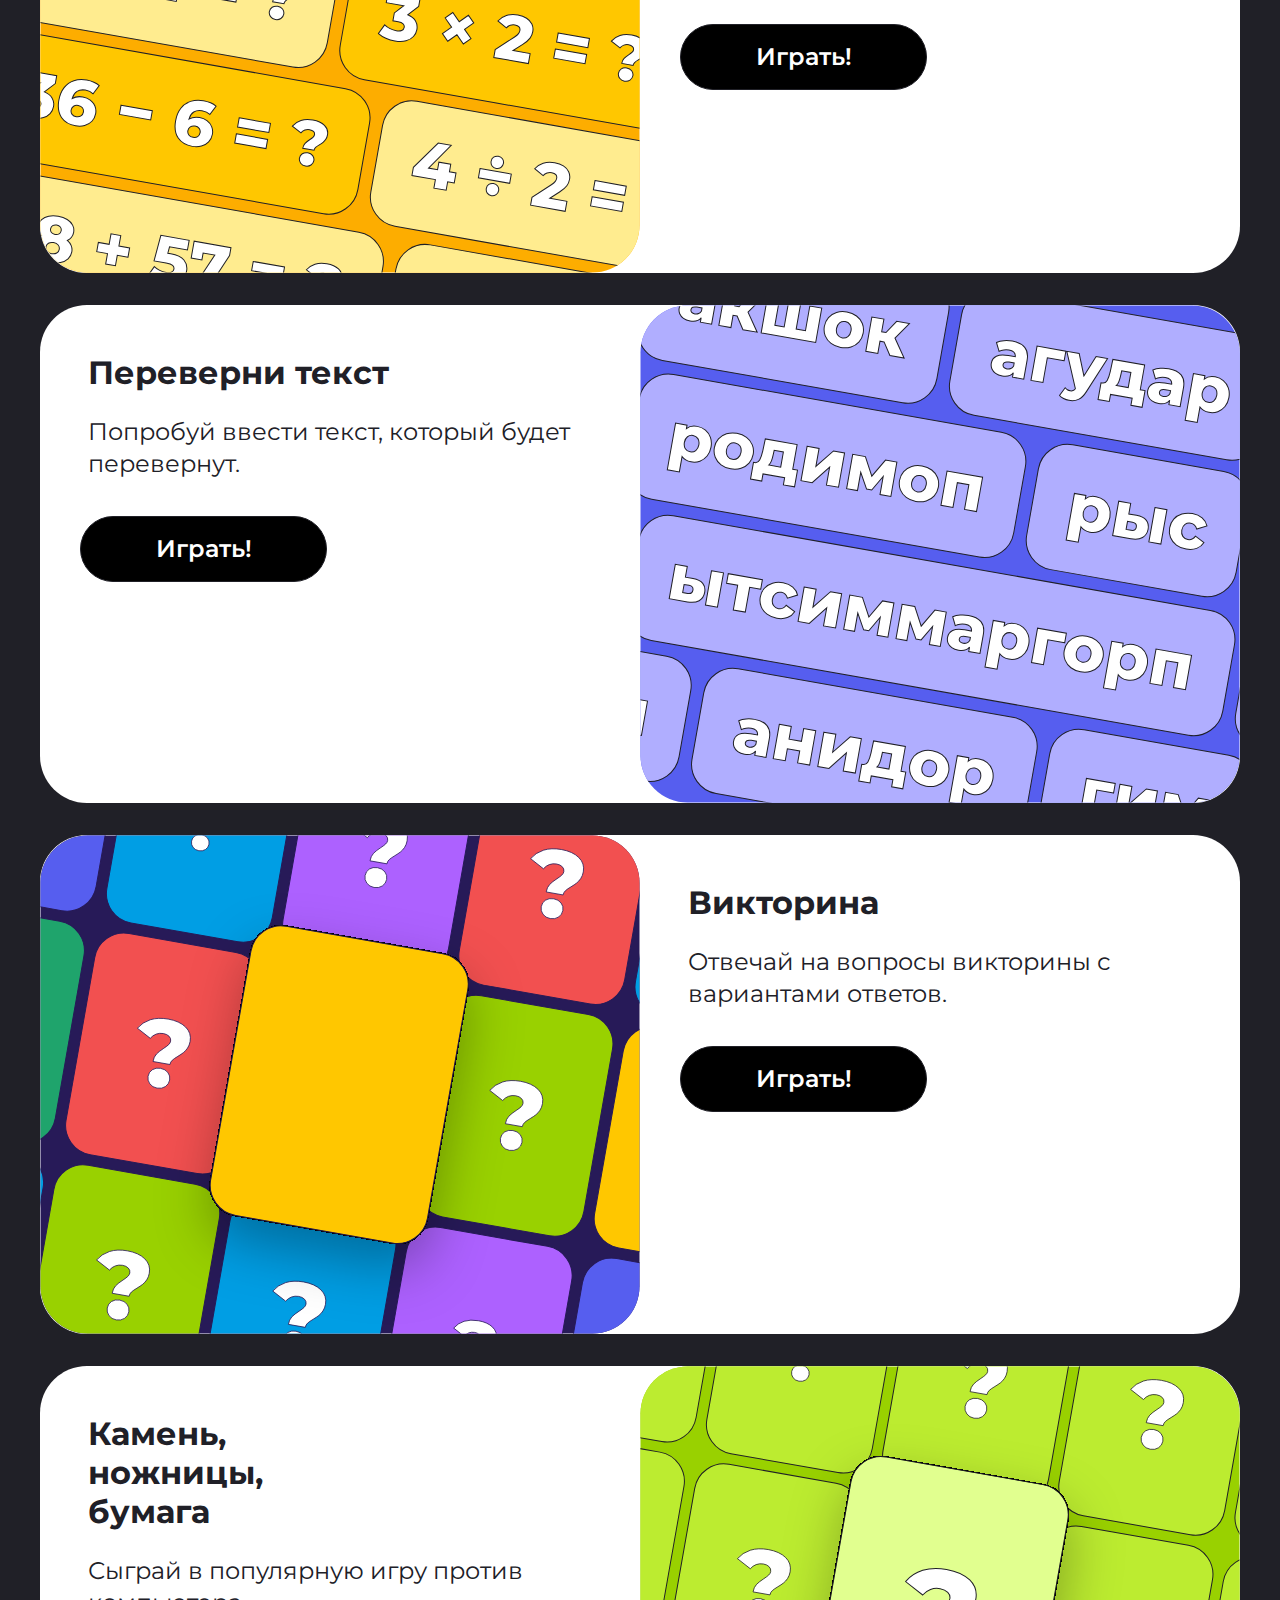
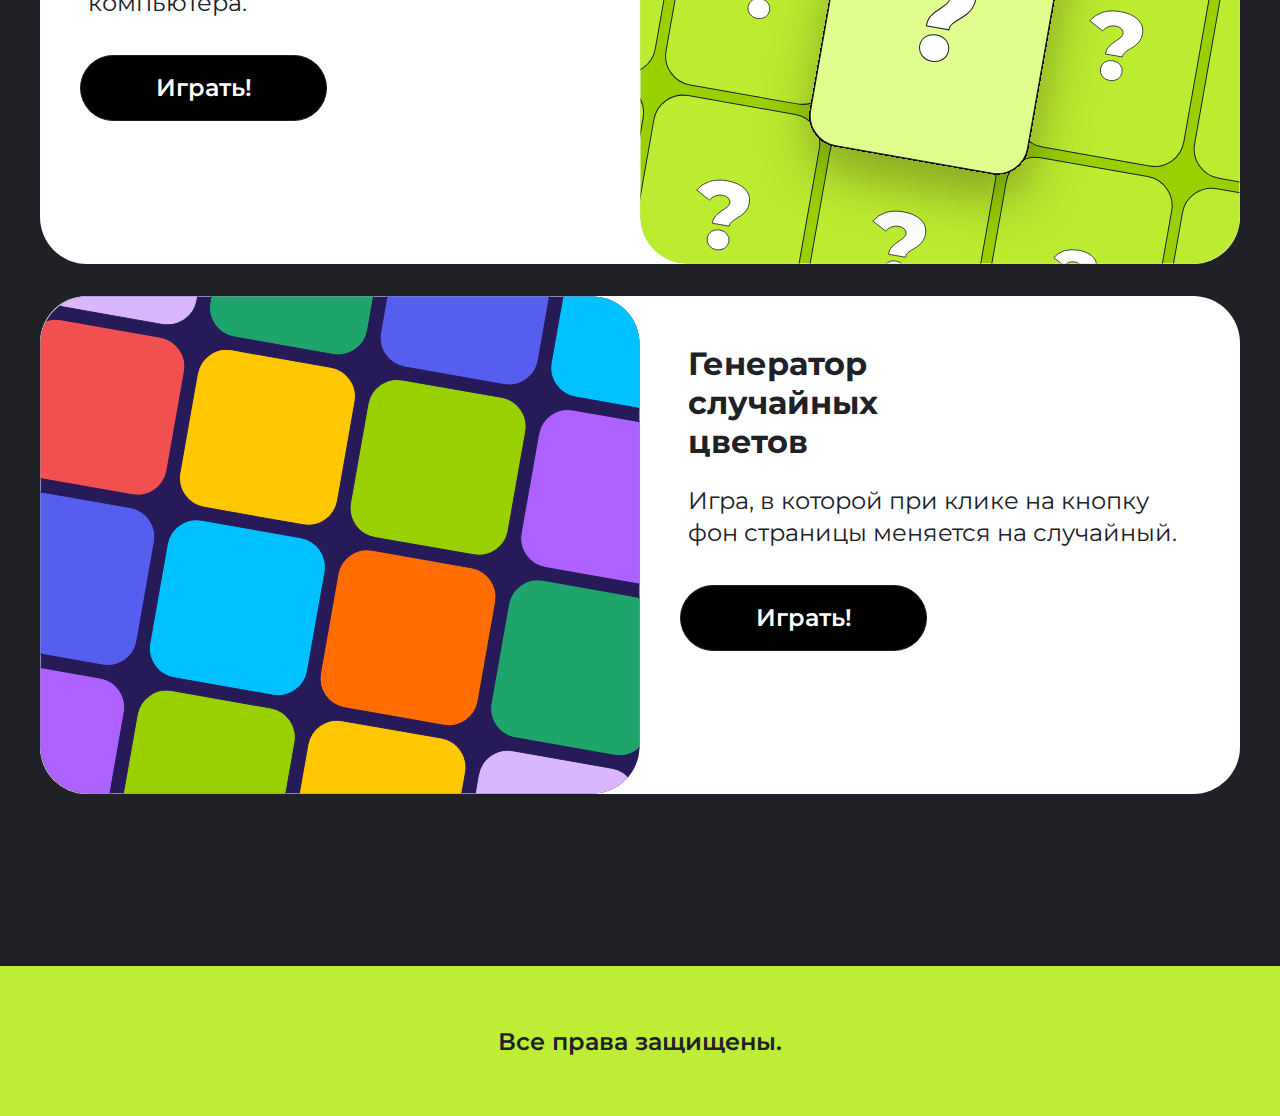
==== commit 48979992: "Predone" ====
--- a/index.html
+++ b/index.html
@@ -126,7 +126,7 @@
                     <div class="game-info" id="game02">
                         <div class="game-name">Простая <br />арифметика</div>
                         <div class="game-description">Попробуй решить простые арифметические задачи.</div>
-                        <button class="play-game">Играть!</button>
+                        <button class="play-game" onclick="Game02()">Играть!</button>
                     </div>
                 </div>
                 <div class="game-left">
@@ -134,7 +134,7 @@
                     <div class="game-info" id="game03">
                         <div class="game-name">Переверни текст</div>
                         <div class="game-description">Попробуй ввести текст, который будет перевернут.</div>
-                        <button class="play-game">Играть!</button>
+                        <button class="play-game" onclick="GotoGame(3)">Играть!</button>
                     </div>
                 </div>
                 <div class="game-right">
@@ -142,7 +142,7 @@
                     <div class="game-info" id="game04">
                         <div class="game-name">Викторина</div>
                         <div class="game-description">Отвечай на вопросы викторины с вариантами ответов.</div>
-                        <button class="play-game">Играть!</button>
+                        <button class="play-game" onclick="GotoGame(4)">Играть!</button>
                     </div>
                 </div>
                 <div class="game-left">
@@ -151,6 +151,7 @@
                         <div class="game-name">Камень, <br />ножницы, <br />бумага</div>
                         <div class="game-description">Сыграй в популярную игру против компьютера.</div>
                         <button class="play-game">Играть!</button>
+                        
                     </div>
                 </div>
                 <div class="game-right">
@@ -168,11 +169,14 @@
     <footer class="footer">
         Все права защищены.
     </footer>
+    <script src="game.js"></script>
     <script src="--hm-1.js"></script>
     <script src="-hm-2.js"></script>
     <script src="-hm-3.js"></script>
     <script src="-hw-4.js"></script>
-    <script src="hw-5.js"></script>
+    <script src="-hw-5.js"></script>
+    <script src="-hw-6.js"></script>
+    <script src="hw-7.js"></script>
 </body>
 
 </html>
--- a/style.css
+++ b/style.css
@@ -1,5 +1,4 @@
 @charset "UTF-8";
-
 * {
   padding: 0;
   margin: 0;
@@ -112,14 +111,12 @@
   background-color: rgb(225, 255, 143);
   min-height: 710px;
 }
-
 .top__headers {
   padding-top: 196px;
   max-width: 770px;
   padding-right: 40px;
   align-content: center;
 }
-
 .top__main-header {
   margin-bottom: 24px;
 }
@@ -246,7 +243,6 @@
   white-space: nowrap;
   overflow: hidden;
 }
-
 .menu-line__item {
   color: rgb(32, 32, 39);
   font-family: Montserrat;
@@ -258,7 +254,6 @@
   text-transform: uppercase;
   text-wrap: nowrap;
 }
-
 .menu-line__item::after {
   content: "___";
   color: transparent;
@@ -274,7 +269,6 @@
 .about-games {
   padding-top: 94px;
 }
-
 .about-games__header1 {
   color: rgb(255, 255, 255);
   font-family: Montserrat;
@@ -284,7 +278,6 @@
   letter-spacing: 0px;
   text-align: left;
 }
-
 .about-games__header2 {
   color: rgb(255, 255, 255);
   margin-top: 24px;
@@ -361,16 +354,13 @@
   max-width: 378px;
   border-radius: 30px;
 }
-
 .game-kind__logo {
   border-radius: 30px;
 }
-
 .game-kind__number {
   /* Frame 2043683020 */
-  max-width: 120px;
+  max-width: 111px;
   max-height: 36px;
-  min-width: 108px;
   /* Auto layout */
   display: flex;
   flex-direction: row;
@@ -390,7 +380,6 @@
   letter-spacing: 0px;
   text-align: left;
 }
-
 .game-kind__name {
   margin-bottom: 32px;
   color: rgb(32, 32, 39);
@@ -471,95 +460,75 @@
     font-weight: 500;
     line-height: 30px;
   }
-
   .game-description {
     font-size: 16px;
     font-weight: 400;
     line-height: 20px;
   }
-
   .game-kinds__column {
     flex-direction: row;
   }
-
   .center {
     padding-left: calc(50% - 393px);
     padding-right: calc(50% - 393px);
   }
 }
-
 /* форматирования для мобильного устройства*/
 /*#region mobile-version */
 @media (max-width: 786px) {
   .star-block {
     display: none;
   }
-
   .text1 {
     padding-bottom: 0px;
   }
-
   .star-block-mob {
     display: block;
   }
-
   .top__headers {
     padding-top: 147px;
     padding-left: 20px;
     padding-right: 20px;
   }
-
   .center {
     padding-left: 5px;
     padding-right: 5px;
   }
-
   .top__button {
     width: 100%;
   }
-
   .about-games__mobile {
     display: block;
   }
-
   .about-games__header1 {
     display: none;
   }
-
   .about-games__header2 {
     display: none;
   }
-
   .game-name {
     padding: 0px;
   }
-
   .game-description {
     padding-left: 0px;
     padding-right: 0px;
   }
-
   .game-left {
     flex-direction: column;
   }
-
   .game-right {
     flex-direction: column;
   }
-
   .game-info {
     padding: 30px;
   }
-
   .play-game {
     width: 100%;
     margin-left: 0px;
   }
-
   .game-kinds {
     display: none;
   }
-
   .game-description {
     font-size: 16px;
     font-weight: 400;
@@ -568,21 +537,17 @@
     text-align: left;
     padding-bottom: 32px;
   }
-
   .about-games {
     padding-top: 48px;
   }
-
   .top__button {
     margin-top: 0px;
     background-color: black;
     margin-bottom: 90px;
   }
-
   .menu-line {
     display: block;
   }
-
   h1 {
     color: rgb(32, 32, 39);
     font-family: Montserrat;
@@ -592,11 +557,9 @@
     letter-spacing: 0px;
     text-align: center;
   }
-
   .games {
     padding-bottom: 40px;
   }
-
   .text1 {
     text-align: center;
     padding-bottom: 0px;
@@ -606,7 +569,6 @@
     line-height: 20px;
     text-align: center;
   }
-
   .footer {
     height: 100px;
     color: rgb(0, 0, 0);
@@ -617,14 +579,10 @@
     letter-spacing: 0px;
     text-align: center;
   }
-
   .mini-game {
     display: none;
   }
-
   .top_header_stars {
     background-image: none;
   }
-}
-
-/*# sourceMappingURL=style.css.map */+}/*# sourceMappingURL=style.css.map */